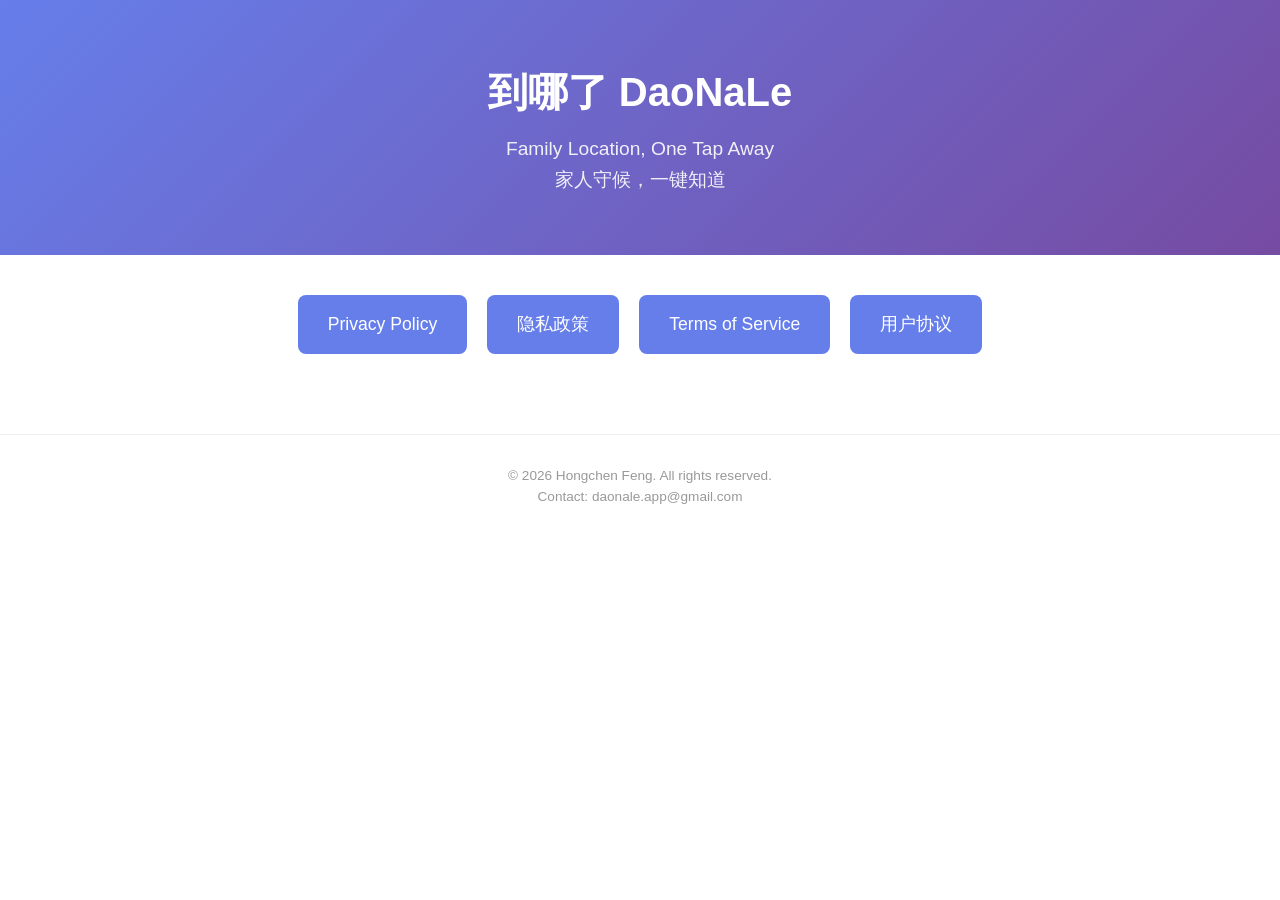
==== index.html @ f7e31846 "feat: add privacy policy and terms of service pages" ====
<!DOCTYPE html>
<html lang="en">
<head>
    <meta charset="UTF-8">
    <meta name="viewport" content="width=device-width, initial-scale=1.0">
    <title>DaoNaLe - Family Location Sharing</title>
    <style>
        * { margin: 0; padding: 0; box-sizing: border-box; }
        body { font-family: -apple-system, BlinkMacSystemFont, 'Segoe UI', Roboto, sans-serif; color: #333; line-height: 1.6; }
        .container { max-width: 800px; margin: 0 auto; padding: 20px; }
        header { text-align: center; padding: 60px 20px; background: linear-gradient(135deg, #667eea 0%, #764ba2 100%); color: white; }
        header h1 { font-size: 2.5em; margin-bottom: 10px; }
        header p { font-size: 1.2em; opacity: 0.9; }
        .links { display: flex; justify-content: center; gap: 20px; padding: 40px 20px; flex-wrap: wrap; }
        .links a { display: inline-block; padding: 15px 30px; background: #667eea; color: white; text-decoration: none; border-radius: 8px; font-size: 1.1em; transition: background 0.3s; }
        .links a:hover { background: #764ba2; }
        .lang-switch { text-align: center; padding: 10px; font-size: 0.9em; color: #666; }
        .lang-switch a { color: #667eea; text-decoration: none; }
        footer { text-align: center; padding: 30px; color: #999; font-size: 0.85em; border-top: 1px solid #eee; margin-top: 40px; }
    </style>
</head>
<body>
    <header>
        <h1>到哪了 DaoNaLe</h1>
        <p>Family Location, One Tap Away</p>
        <p>家人守候，一键知道</p>
    </header>
    <div class="links">
        <a href="privacy.html">Privacy Policy</a>
        <a href="privacy-zh.html">隐私政策</a>
        <a href="terms.html">Terms of Service</a>
        <a href="terms-zh.html">用户协议</a>
    </div>
    <footer>
        <p>&copy; 2026 Hongchen Feng. All rights reserved.</p>
        <p>Contact: daonale.app@gmail.com</p>
    </footer>
</body>
</html>
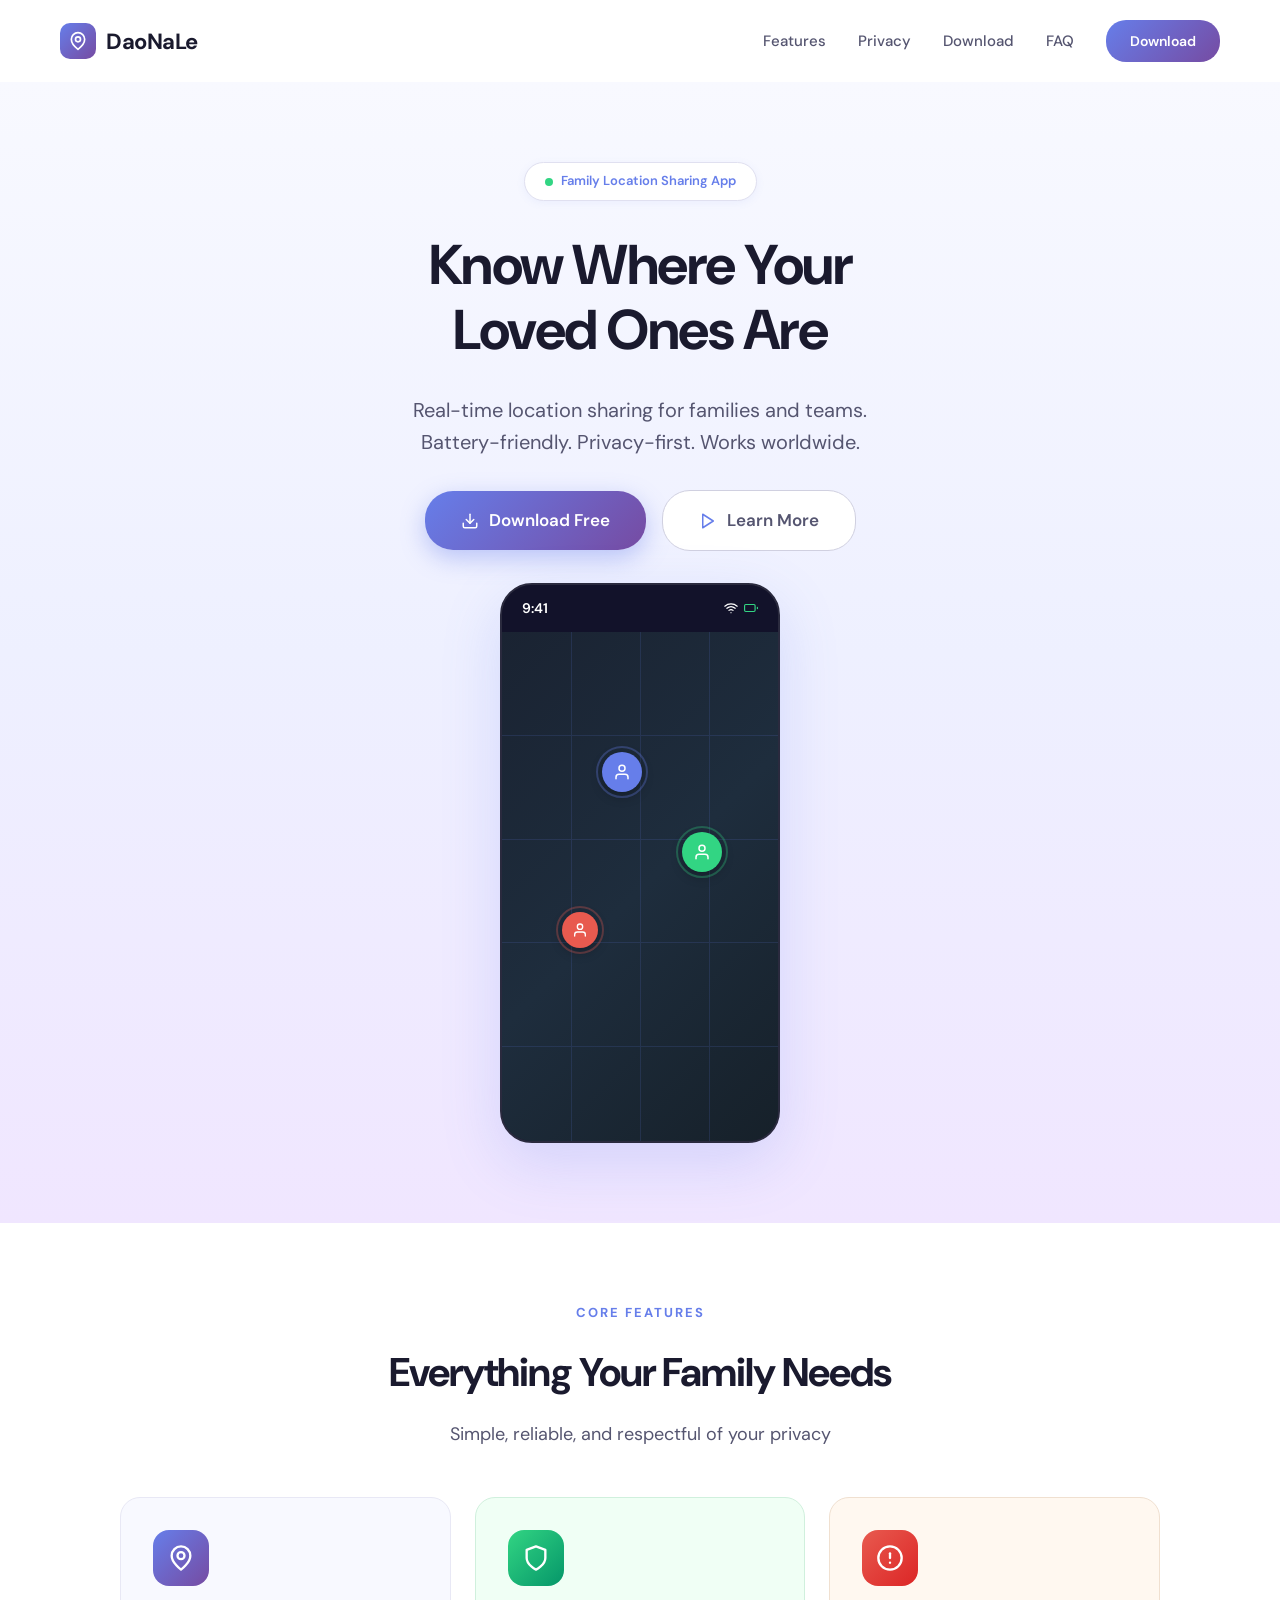
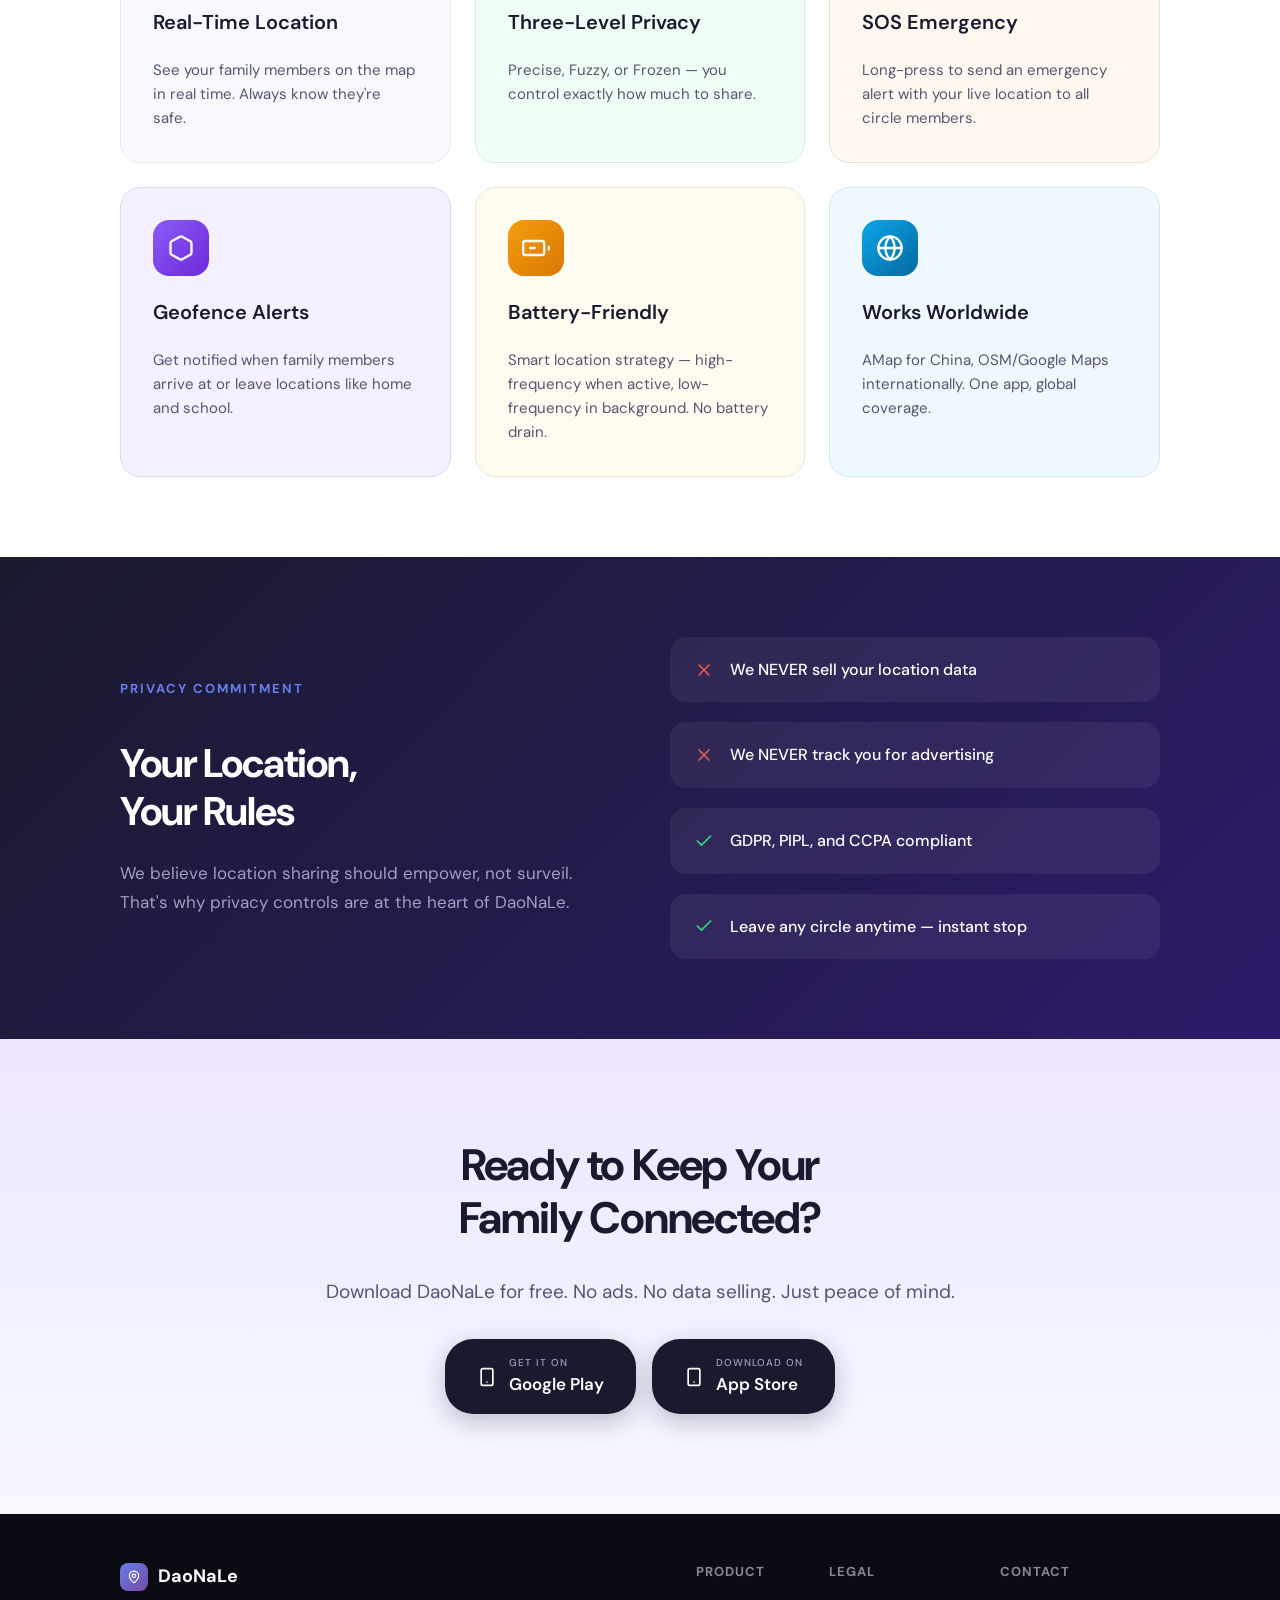
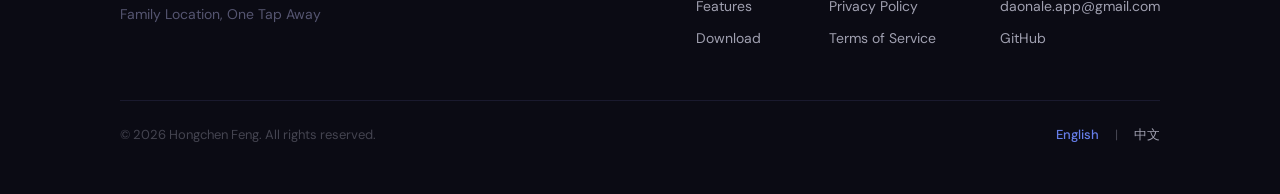
==== commit a4b7b050: "feat: redesign landing page with full sections and responsive layout" ====
--- a/index.html
+++ b/index.html
@@ -3,37 +3,385 @@
 <head>
     <meta charset="UTF-8">
     <meta name="viewport" content="width=device-width, initial-scale=1.0">
-    <title>DaoNaLe - Family Location Sharing</title>
+    <title>DaoNaLe — Family Location, One Tap Away</title>
+    <meta name="description" content="Real-time location sharing for families and teams. Battery-friendly. Privacy-first. Works worldwide.">
+    <link rel="preconnect" href="https://fonts.googleapis.com">
+    <link rel="preconnect" href="https://fonts.gstatic.com" crossorigin>
+    <link href="https://fonts.googleapis.com/css2?family=DM+Sans:ital,opsz,wght@0,9..40,400;0,9..40,500;0,9..40,600;0,9..40,700;1,9..40,400&display=swap" rel="stylesheet">
     <style>
         * { margin: 0; padding: 0; box-sizing: border-box; }
-        body { font-family: -apple-system, BlinkMacSystemFont, 'Segoe UI', Roboto, sans-serif; color: #333; line-height: 1.6; }
-        .container { max-width: 800px; margin: 0 auto; padding: 20px; }
-        header { text-align: center; padding: 60px 20px; background: linear-gradient(135deg, #667eea 0%, #764ba2 100%); color: white; }
-        header h1 { font-size: 2.5em; margin-bottom: 10px; }
-        header p { font-size: 1.2em; opacity: 0.9; }
-        .links { display: flex; justify-content: center; gap: 20px; padding: 40px 20px; flex-wrap: wrap; }
-        .links a { display: inline-block; padding: 15px 30px; background: #667eea; color: white; text-decoration: none; border-radius: 8px; font-size: 1.1em; transition: background 0.3s; }
-        .links a:hover { background: #764ba2; }
-        .lang-switch { text-align: center; padding: 10px; font-size: 0.9em; color: #666; }
-        .lang-switch a { color: #667eea; text-decoration: none; }
-        footer { text-align: center; padding: 30px; color: #999; font-size: 0.85em; border-top: 1px solid #eee; margin-top: 40px; }
+        body { font-family: 'DM Sans', -apple-system, BlinkMacSystemFont, 'Segoe UI', sans-serif; color: #1A1A2E; line-height: 1.6; -webkit-font-smoothing: antialiased; }
+        a { text-decoration: none; color: inherit; }
+
+        /* ── Header ── */
+        .header { display: flex; justify-content: space-between; align-items: center; padding: 20px 60px; background: #fff; position: sticky; top: 0; z-index: 100; backdrop-filter: blur(12px); background: rgba(255,255,255,0.92); }
+        .logo { display: flex; align-items: center; gap: 10px; }
+        .logo-icon { width: 36px; height: 36px; border-radius: 10px; background: linear-gradient(135deg, #667EEA, #764BA2); display: flex; align-items: center; justify-content: center; }
+        .logo-icon svg { width: 20px; height: 20px; color: #fff; }
+        .logo-text { font-size: 22px; font-weight: 700; color: #1A1A2E; letter-spacing: -0.5px; }
+        .nav { display: flex; align-items: center; gap: 32px; }
+        .nav a { font-size: 15px; font-weight: 500; color: #555570; transition: color 0.2s; }
+        .nav a:hover { color: #667EEA; }
+        .nav .btn-download { padding: 10px 24px; border-radius: 20px; background: linear-gradient(135deg, #667EEA, #764BA2); color: #fff; font-weight: 600; font-size: 14px; transition: transform 0.2s, box-shadow 0.2s; }
+        .nav .btn-download:hover { transform: translateY(-1px); box-shadow: 0 4px 16px rgba(102,126,234,0.4); }
+
+        /* ── Hero ── */
+        .hero { display: flex; flex-direction: column; align-items: center; padding: 80px 120px; gap: 32px; background: linear-gradient(180deg, #F8F9FF 0%, #EEF0FF 50%, #F0E6FF 100%); }
+        .hero-badge { display: flex; align-items: center; gap: 8px; padding: 8px 20px; border-radius: 20px; background: #fff; border: 1px solid #E0E0F0; box-shadow: 0 2px 8px rgba(102,126,234,0.08); }
+        .hero-badge-dot { width: 8px; height: 8px; border-radius: 50%; background: #32D583; }
+        .hero-badge span { font-size: 13px; font-weight: 600; color: #667EEA; }
+        .hero h1 { font-size: 56px; font-weight: 700; text-align: center; letter-spacing: -1.5px; line-height: 1.15; max-width: 800px; }
+        .hero p.subtitle { font-size: 20px; color: #555570; text-align: center; max-width: 600px; line-height: 1.6; }
+        .hero-ctas { display: flex; gap: 16px; align-items: center; }
+        .btn-primary { display: flex; align-items: center; gap: 10px; padding: 16px 36px; border-radius: 28px; background: linear-gradient(135deg, #667EEA, #764BA2); color: #fff; font-weight: 600; font-size: 17px; box-shadow: 0 8px 24px rgba(102,126,234,0.4); transition: transform 0.2s, box-shadow 0.2s; }
+        .btn-primary:hover { transform: translateY(-2px); box-shadow: 0 12px 32px rgba(102,126,234,0.5); }
+        .btn-primary svg { width: 18px; height: 18px; }
+        .btn-secondary { display: flex; align-items: center; gap: 10px; padding: 16px 36px; border-radius: 28px; background: #fff; color: #555570; font-weight: 600; font-size: 17px; border: 1.5px solid #D0D0E0; transition: border-color 0.2s, color 0.2s; }
+        .btn-secondary:hover { border-color: #667EEA; color: #667EEA; }
+        .btn-secondary svg { width: 18px; height: 18px; color: #667EEA; }
+
+        /* Phone Mockup */
+        .phone-mockup { width: 280px; height: 560px; border-radius: 32px; background: #1A1A2E; border: 2px solid #2A2A3E; box-shadow: 0 20px 60px rgba(102,126,234,0.2); overflow: hidden; flex-shrink: 0; }
+        .phone-status { display: flex; justify-content: space-between; align-items: center; padding: 12px 20px; background: #12122A; color: #fff; font-size: 14px; font-weight: 600; }
+        .phone-status-icons { display: flex; gap: 6px; }
+        .phone-status-icons svg { width: 14px; height: 14px; }
+        .phone-map { position: relative; flex: 1; height: calc(100% - 38px); background: linear-gradient(135deg, #1a2332 0%, #1e2d3d 50%, #162029 100%); overflow: hidden; }
+        .map-grid { position: absolute; inset: 0; opacity: 0.15; }
+        .map-grid-line { position: absolute; background: #667EEA; }
+        .map-grid-line.h { width: 100%; height: 1px; }
+        .map-grid-line.v { width: 1px; height: 100%; }
+        .map-pin { position: absolute; width: 40px; height: 40px; border-radius: 50%; display: flex; align-items: center; justify-content: center; box-shadow: 0 4px 12px rgba(0,0,0,0.3); }
+        .map-pin svg { width: 18px; height: 18px; color: #fff; }
+        .map-pin.pin1 { background: #667EEA; top: 120px; left: 100px; }
+        .map-pin.pin2 { background: #32D583; top: 200px; left: 180px; }
+        .map-pin.pin3 { background: #E85A4F; top: 280px; left: 60px; width: 36px; height: 36px; }
+        .map-pin.pin3 svg { width: 16px; height: 16px; }
+        .map-pin-pulse { position: absolute; inset: -6px; border-radius: 50%; border: 2px solid currentColor; opacity: 0.3; animation: pulse 2s infinite; }
+        .pin1 .map-pin-pulse { color: #667EEA; }
+        .pin2 .map-pin-pulse { color: #32D583; animation-delay: 0.5s; }
+        .pin3 .map-pin-pulse { color: #E85A4F; animation-delay: 1s; }
+        @keyframes pulse { 0% { transform: scale(1); opacity: 0.3; } 100% { transform: scale(1.8); opacity: 0; } }
+
+        /* ── Features ── */
+        .features { padding: 80px 120px; display: flex; flex-direction: column; align-items: center; gap: 48px; background: #fff; }
+        .section-header { text-align: center; }
+        .section-label { font-size: 13px; font-weight: 700; color: #667EEA; letter-spacing: 2px; margin-bottom: 16px; }
+        .section-title { font-size: 40px; font-weight: 700; letter-spacing: -1px; margin-bottom: 16px; }
+        .section-sub { font-size: 18px; color: #555570; }
+        .feature-grid { display: grid; grid-template-columns: repeat(3, 1fr); gap: 24px; width: 100%; }
+        .feature-card { padding: 32px; border-radius: 20px; border: 1px solid; display: flex; flex-direction: column; gap: 20px; transition: transform 0.2s, box-shadow 0.2s; }
+        .feature-card:hover { transform: translateY(-4px); box-shadow: 0 12px 32px rgba(0,0,0,0.08); }
+        .feature-card.c1 { background: #F8F9FF; border-color: #E8E8F5; }
+        .feature-card.c2 { background: #F0FFF5; border-color: #D0F0DD; }
+        .feature-card.c3 { background: #FFF8F0; border-color: #F0E0D0; }
+        .feature-card.c4 { background: #F5F0FF; border-color: #E0D8F5; }
+        .feature-card.c5 { background: #FFFBF0; border-color: #F0E8D0; }
+        .feature-card.c6 { background: #F0F8FF; border-color: #D0E8F5; }
+        .feature-icon { width: 56px; height: 56px; border-radius: 16px; display: flex; align-items: center; justify-content: center; }
+        .feature-icon svg { width: 28px; height: 28px; color: #fff; }
+        .feature-icon.i1 { background: linear-gradient(135deg, #667EEA, #764BA2); }
+        .feature-icon.i2 { background: linear-gradient(135deg, #32D583, #059669); }
+        .feature-icon.i3 { background: linear-gradient(135deg, #E85A4F, #DC2626); }
+        .feature-icon.i4 { background: linear-gradient(135deg, #8B5CF6, #6D28D9); }
+        .feature-icon.i5 { background: linear-gradient(135deg, #F59E0B, #D97706); }
+        .feature-icon.i6 { background: linear-gradient(135deg, #0EA5E9, #0369A1); }
+        .feature-card h3 { font-size: 20px; font-weight: 600; }
+        .feature-card p { font-size: 15px; color: #555570; line-height: 1.6; }
+
+        /* ── Privacy Section ── */
+        .privacy-section { display: flex; align-items: center; padding: 80px 120px; gap: 60px; background: linear-gradient(135deg, #1A1A2E, #2D1B69); color: #fff; }
+        .privacy-left { flex: 1; display: flex; flex-direction: column; gap: 24px; }
+        .privacy-left .section-label { color: #667EEA; }
+        .privacy-left h2 { font-size: 40px; font-weight: 700; letter-spacing: -1px; line-height: 1.2; }
+        .privacy-left p { font-size: 17px; color: #A0A0C0; line-height: 1.7; }
+        .privacy-right { flex: 1; display: flex; flex-direction: column; gap: 20px; }
+        .promise { display: flex; align-items: center; gap: 16px; padding: 20px 24px; border-radius: 16px; background: rgba(255,255,255,0.06); }
+        .promise svg { width: 20px; height: 20px; flex-shrink: 0; }
+        .promise span { font-size: 16px; font-weight: 500; }
+
+        /* ── Final CTA ── */
+        .final-cta { display: flex; flex-direction: column; align-items: center; padding: 100px 120px; gap: 32px; background: linear-gradient(180deg, #F0E6FF, #EEF0FF 50%, #F8F9FF); }
+        .final-cta h2 { font-size: 44px; font-weight: 700; text-align: center; letter-spacing: -1.2px; line-height: 1.2; max-width: 700px; }
+        .final-cta > p { font-size: 19px; color: #555570; text-align: center; line-height: 1.6; }
+        .store-buttons { display: flex; gap: 16px; align-items: center; }
+        .store-btn { display: flex; align-items: center; gap: 12px; padding: 16px 32px; border-radius: 28px; background: #1A1A2E; color: #fff; box-shadow: 0 8px 24px rgba(26,26,46,0.25); transition: transform 0.2s; }
+        .store-btn:hover { transform: translateY(-2px); }
+        .store-btn svg { width: 20px; height: 20px; }
+        .store-btn-text small { display: block; font-size: 10px; font-weight: 500; color: #A0A0C0; letter-spacing: 1px; }
+        .store-btn-text span { font-size: 17px; font-weight: 600; }
+
+        /* ── Footer ── */
+        .footer { padding: 48px 120px; background: #0B0B14; color: #A0A0B0; }
+        .footer-top { display: flex; justify-content: space-between; margin-bottom: 40px; }
+        .footer-brand { display: flex; flex-direction: column; gap: 12px; }
+        .footer-logo { display: flex; align-items: center; gap: 10px; }
+        .footer-logo-icon { width: 28px; height: 28px; border-radius: 8px; background: linear-gradient(135deg, #667EEA, #764BA2); display: flex; align-items: center; justify-content: center; }
+        .footer-logo-icon svg { width: 14px; height: 14px; color: #fff; }
+        .footer-logo span { font-size: 18px; font-weight: 700; color: #fff; }
+        .footer-tagline { font-size: 14px; color: #555570; }
+        .footer-links { display: flex; gap: 64px; }
+        .footer-col h4 { font-size: 13px; font-weight: 700; color: #888890; letter-spacing: 1px; margin-bottom: 12px; }
+        .footer-col a { display: block; font-size: 14px; color: #A0A0B0; margin-bottom: 10px; transition: color 0.2s; }
+        .footer-col a:hover { color: #667EEA; }
+        .footer-divider { height: 1px; background: #1A1A2E; margin-bottom: 24px; }
+        .footer-bottom { display: flex; justify-content: space-between; align-items: center; }
+        .footer-bottom p { font-size: 13px; color: #444450; }
+        .footer-lang { display: flex; gap: 16px; align-items: center; font-size: 13px; }
+        .footer-lang a { color: #A0A0B0; font-weight: 500; }
+        .footer-lang a.active { color: #667EEA; }
+        .footer-lang span { color: #444450; }
+
+        /* ── Responsive ── */
+        @media (max-width: 1024px) {
+            .header { padding: 16px 30px; }
+            .hero { padding: 60px 40px; }
+            .hero h1 { font-size: 40px; }
+            .features { padding: 60px 40px; }
+            .feature-grid { grid-template-columns: repeat(2, 1fr); }
+            .privacy-section { padding: 60px 40px; flex-direction: column; }
+            .final-cta { padding: 60px 40px; }
+            .footer { padding: 40px; }
+            .footer-links { gap: 40px; }
+        }
+        @media (max-width: 768px) {
+            .header { padding: 16px 20px; }
+            .nav a:not(.btn-download) { display: none; }
+            .hero { padding: 48px 20px; }
+            .hero h1 { font-size: 32px; }
+            .hero p.subtitle { font-size: 16px; }
+            .hero-ctas { flex-direction: column; width: 100%; }
+            .btn-primary, .btn-secondary { width: 100%; justify-content: center; }
+            .phone-mockup { width: 240px; height: 480px; }
+            .features { padding: 48px 20px; }
+            .section-title { font-size: 28px; }
+            .feature-grid { grid-template-columns: 1fr; }
+            .privacy-section { padding: 48px 20px; }
+            .privacy-left h2 { font-size: 28px; }
+            .final-cta { padding: 48px 20px; }
+            .final-cta h2 { font-size: 28px; }
+            .store-buttons { flex-direction: column; width: 100%; }
+            .store-btn { width: 100%; justify-content: center; }
+            .footer { padding: 32px 20px; }
+            .footer-top { flex-direction: column; gap: 32px; }
+            .footer-links { gap: 32px; }
+        }
     </style>
 </head>
 <body>
-    <header>
-        <h1>到哪了 DaoNaLe</h1>
-        <p>Family Location, One Tap Away</p>
-        <p>家人守候，一键知道</p>
-    </header>
-    <div class="links">
-        <a href="privacy.html">Privacy Policy</a>
-        <a href="privacy-zh.html">隐私政策</a>
-        <a href="terms.html">Terms of Service</a>
-        <a href="terms-zh.html">用户协议</a>
-    </div>
-    <footer>
+
+<!-- Header -->
+<header class="header">
+    <a href="/" class="logo">
+        <div class="logo-icon">
+            <svg xmlns="http://www.w3.org/2000/svg" viewBox="0 0 24 24" fill="none" stroke="currentColor" stroke-width="2" stroke-linecap="round" stroke-linejoin="round"><path d="M20 10c0 6-8 12-8 12s-8-6-8-12a8 8 0 0 1 16 0Z"/><circle cx="12" cy="10" r="3"/></svg>
+        </div>
+        <span class="logo-text">DaoNaLe</span>
+    </a>
+    <nav class="nav">
+        <a href="#features">Features</a>
+        <a href="#privacy">Privacy</a>
+        <a href="#download">Download</a>
+        <a href="#faq">FAQ</a>
+        <a href="#download" class="btn-download">Download</a>
+    </nav>
+</header>
+
+<!-- Hero -->
+<section class="hero">
+    <div class="hero-badge">
+        <div class="hero-badge-dot"></div>
+        <span>Family Location Sharing App</span>
+    </div>
+    <h1>Know Where Your<br>Loved Ones Are</h1>
+    <p class="subtitle">Real-time location sharing for families and teams.<br>Battery-friendly. Privacy-first. Works worldwide.</p>
+    <div class="hero-ctas">
+        <a href="#download" class="btn-primary">
+            <svg xmlns="http://www.w3.org/2000/svg" viewBox="0 0 24 24" fill="none" stroke="currentColor" stroke-width="2" stroke-linecap="round" stroke-linejoin="round"><path d="M21 15v4a2 2 0 0 1-2 2H5a2 2 0 0 1-2-2v-4"/><polyline points="7 10 12 15 17 10"/><line x1="12" y1="15" x2="12" y2="3"/></svg>
+            Download Free
+        </a>
+        <a href="#features" class="btn-secondary">
+            <svg xmlns="http://www.w3.org/2000/svg" viewBox="0 0 24 24" fill="none" stroke="currentColor" stroke-width="2" stroke-linecap="round" stroke-linejoin="round"><polygon points="5 3 19 12 5 21 5 3"/></svg>
+            Learn More
+        </a>
+    </div>
+
+    <!-- Phone Mockup -->
+    <div class="phone-mockup">
+        <div class="phone-status">
+            <span>9:41</span>
+            <div class="phone-status-icons">
+                <svg xmlns="http://www.w3.org/2000/svg" viewBox="0 0 24 24" fill="none" stroke="currentColor" stroke-width="2" stroke-linecap="round" stroke-linejoin="round"><path d="M5 12.55a11 11 0 0 1 14.08 0"/><path d="M1.42 9a16 16 0 0 1 21.16 0"/><path d="M8.53 16.11a6 6 0 0 1 6.95 0"/><line x1="12" y1="20" x2="12.01" y2="20"/></svg>
+                <svg xmlns="http://www.w3.org/2000/svg" viewBox="0 0 24 24" fill="none" stroke="#32D583" stroke-width="2" stroke-linecap="round" stroke-linejoin="round"><rect x="1" y="6" width="18" height="12" rx="2" ry="2"/><line x1="23" y1="13" x2="23" y2="11"/></svg>
+            </div>
+        </div>
+        <div class="phone-map">
+            <div class="map-grid">
+                <div class="map-grid-line h" style="top:20%"></div>
+                <div class="map-grid-line h" style="top:40%"></div>
+                <div class="map-grid-line h" style="top:60%"></div>
+                <div class="map-grid-line h" style="top:80%"></div>
+                <div class="map-grid-line v" style="left:25%"></div>
+                <div class="map-grid-line v" style="left:50%"></div>
+                <div class="map-grid-line v" style="left:75%"></div>
+            </div>
+            <div class="map-pin pin1">
+                <div class="map-pin-pulse"></div>
+                <svg xmlns="http://www.w3.org/2000/svg" viewBox="0 0 24 24" fill="none" stroke="currentColor" stroke-width="2" stroke-linecap="round" stroke-linejoin="round"><path d="M20 21v-2a4 4 0 0 0-4-4H8a4 4 0 0 0-4 4v2"/><circle cx="12" cy="7" r="4"/></svg>
+            </div>
+            <div class="map-pin pin2">
+                <div class="map-pin-pulse"></div>
+                <svg xmlns="http://www.w3.org/2000/svg" viewBox="0 0 24 24" fill="none" stroke="currentColor" stroke-width="2" stroke-linecap="round" stroke-linejoin="round"><path d="M20 21v-2a4 4 0 0 0-4-4H8a4 4 0 0 0-4 4v2"/><circle cx="12" cy="7" r="4"/></svg>
+            </div>
+            <div class="map-pin pin3">
+                <div class="map-pin-pulse"></div>
+                <svg xmlns="http://www.w3.org/2000/svg" viewBox="0 0 24 24" fill="none" stroke="currentColor" stroke-width="2" stroke-linecap="round" stroke-linejoin="round"><path d="M20 21v-2a4 4 0 0 0-4-4H8a4 4 0 0 0-4 4v2"/><circle cx="12" cy="7" r="4"/></svg>
+            </div>
+        </div>
+    </div>
+</section>
+
+<!-- Features -->
+<section class="features" id="features">
+    <div class="section-header">
+        <div class="section-label">CORE FEATURES</div>
+        <h2 class="section-title">Everything Your Family Needs</h2>
+        <p class="section-sub">Simple, reliable, and respectful of your privacy</p>
+    </div>
+    <div class="feature-grid">
+        <div class="feature-card c1">
+            <div class="feature-icon i1">
+                <svg xmlns="http://www.w3.org/2000/svg" viewBox="0 0 24 24" fill="none" stroke="currentColor" stroke-width="2" stroke-linecap="round" stroke-linejoin="round"><path d="M20 10c0 6-8 12-8 12s-8-6-8-12a8 8 0 0 1 16 0Z"/><circle cx="12" cy="10" r="3"/></svg>
+            </div>
+            <h3>Real-Time Location</h3>
+            <p>See your family members on the map in real time. Always know they're safe.</p>
+        </div>
+        <div class="feature-card c2">
+            <div class="feature-icon i2">
+                <svg xmlns="http://www.w3.org/2000/svg" viewBox="0 0 24 24" fill="none" stroke="currentColor" stroke-width="2" stroke-linecap="round" stroke-linejoin="round"><path d="M12 22s8-4 8-10V5l-8-3-8 3v7c0 6 8 10 8 10z"/></svg>
+            </div>
+            <h3>Three-Level Privacy</h3>
+            <p>Precise, Fuzzy, or Frozen — you control exactly how much to share.</p>
+        </div>
+        <div class="feature-card c3">
+            <div class="feature-icon i3">
+                <svg xmlns="http://www.w3.org/2000/svg" viewBox="0 0 24 24" fill="none" stroke="currentColor" stroke-width="2" stroke-linecap="round" stroke-linejoin="round"><circle cx="12" cy="12" r="10"/><line x1="12" y1="8" x2="12" y2="12"/><line x1="12" y1="16" x2="12.01" y2="16"/></svg>
+            </div>
+            <h3>SOS Emergency</h3>
+            <p>Long-press to send an emergency alert with your live location to all circle members.</p>
+        </div>
+        <div class="feature-card c4">
+            <div class="feature-icon i4">
+                <svg xmlns="http://www.w3.org/2000/svg" viewBox="0 0 24 24" fill="none" stroke="currentColor" stroke-width="2" stroke-linecap="round" stroke-linejoin="round"><path d="M21 16V8a2 2 0 0 0-1-1.73l-7-4a2 2 0 0 0-2 0l-7 4A2 2 0 0 0 3 8v8a2 2 0 0 0 1 1.73l7 4a2 2 0 0 0 2 0l7-4A2 2 0 0 0 21 16z"/></svg>
+            </div>
+            <h3>Geofence Alerts</h3>
+            <p>Get notified when family members arrive at or leave locations like home and school.</p>
+        </div>
+        <div class="feature-card c5">
+            <div class="feature-icon i5">
+                <svg xmlns="http://www.w3.org/2000/svg" viewBox="0 0 24 24" fill="none" stroke="currentColor" stroke-width="2" stroke-linecap="round" stroke-linejoin="round"><rect x="1" y="6" width="18" height="12" rx="2" ry="2"/><line x1="23" y1="13" x2="23" y2="11"/><path d="M7 12h4"/></svg>
+            </div>
+            <h3>Battery-Friendly</h3>
+            <p>Smart location strategy — high-frequency when active, low-frequency in background. No battery drain.</p>
+        </div>
+        <div class="feature-card c6">
+            <div class="feature-icon i6">
+                <svg xmlns="http://www.w3.org/2000/svg" viewBox="0 0 24 24" fill="none" stroke="currentColor" stroke-width="2" stroke-linecap="round" stroke-linejoin="round"><circle cx="12" cy="12" r="10"/><line x1="2" y1="12" x2="22" y2="12"/><path d="M12 2a15.3 15.3 0 0 1 4 10 15.3 15.3 0 0 1-4 10 15.3 15.3 0 0 1-4-10 15.3 15.3 0 0 1 4-10z"/></svg>
+            </div>
+            <h3>Works Worldwide</h3>
+            <p>AMap for China, OSM/Google Maps internationally. One app, global coverage.</p>
+        </div>
+    </div>
+</section>
+
+<!-- Privacy -->
+<section class="privacy-section" id="privacy">
+    <div class="privacy-left">
+        <div class="section-label">PRIVACY COMMITMENT</div>
+        <h2>Your Location,<br>Your Rules</h2>
+        <p>We believe location sharing should empower, not surveil. That's why privacy controls are at the heart of DaoNaLe.</p>
+    </div>
+    <div class="privacy-right">
+        <div class="promise">
+            <svg xmlns="http://www.w3.org/2000/svg" viewBox="0 0 24 24" fill="none" stroke="#E85A4F" stroke-width="2" stroke-linecap="round" stroke-linejoin="round"><line x1="18" y1="6" x2="6" y2="18"/><line x1="6" y1="6" x2="18" y2="18"/></svg>
+            <span>We NEVER sell your location data</span>
+        </div>
+        <div class="promise">
+            <svg xmlns="http://www.w3.org/2000/svg" viewBox="0 0 24 24" fill="none" stroke="#E85A4F" stroke-width="2" stroke-linecap="round" stroke-linejoin="round"><line x1="18" y1="6" x2="6" y2="18"/><line x1="6" y1="6" x2="18" y2="18"/></svg>
+            <span>We NEVER track you for advertising</span>
+        </div>
+        <div class="promise">
+            <svg xmlns="http://www.w3.org/2000/svg" viewBox="0 0 24 24" fill="none" stroke="#32D583" stroke-width="2" stroke-linecap="round" stroke-linejoin="round"><polyline points="20 6 9 17 4 12"/></svg>
+            <span>GDPR, PIPL, and CCPA compliant</span>
+        </div>
+        <div class="promise">
+            <svg xmlns="http://www.w3.org/2000/svg" viewBox="0 0 24 24" fill="none" stroke="#32D583" stroke-width="2" stroke-linecap="round" stroke-linejoin="round"><polyline points="20 6 9 17 4 12"/></svg>
+            <span>Leave any circle anytime — instant stop</span>
+        </div>
+    </div>
+</section>
+
+<!-- Final CTA -->
+<section class="final-cta" id="download">
+    <h2>Ready to Keep Your<br>Family Connected?</h2>
+    <p>Download DaoNaLe for free. No ads. No data selling. Just peace of mind.</p>
+    <div class="store-buttons">
+        <a href="#" class="store-btn">
+            <svg xmlns="http://www.w3.org/2000/svg" viewBox="0 0 24 24" fill="none" stroke="currentColor" stroke-width="2" stroke-linecap="round" stroke-linejoin="round"><rect x="5" y="2" width="14" height="20" rx="2" ry="2"/><line x1="12" y1="18" x2="12.01" y2="18"/></svg>
+            <div class="store-btn-text">
+                <small>GET IT ON</small>
+                <span>Google Play</span>
+            </div>
+        </a>
+        <a href="#" class="store-btn">
+            <svg xmlns="http://www.w3.org/2000/svg" viewBox="0 0 24 24" fill="none" stroke="currentColor" stroke-width="2" stroke-linecap="round" stroke-linejoin="round"><rect x="5" y="2" width="14" height="20" rx="2" ry="2"/><line x1="12" y1="18" x2="12.01" y2="18"/></svg>
+            <div class="store-btn-text">
+                <small>DOWNLOAD ON</small>
+                <span>App Store</span>
+            </div>
+        </a>
+    </div>
+</section>
+
+<!-- Footer -->
+<footer class="footer">
+    <div class="footer-top">
+        <div class="footer-brand">
+            <div class="footer-logo">
+                <div class="footer-logo-icon">
+                    <svg xmlns="http://www.w3.org/2000/svg" viewBox="0 0 24 24" fill="none" stroke="currentColor" stroke-width="2" stroke-linecap="round" stroke-linejoin="round"><path d="M20 10c0 6-8 12-8 12s-8-6-8-12a8 8 0 0 1 16 0Z"/><circle cx="12" cy="10" r="3"/></svg>
+                </div>
+                <span>DaoNaLe</span>
+            </div>
+            <div class="footer-tagline">Family Location, One Tap Away</div>
+        </div>
+        <div class="footer-links">
+            <div class="footer-col">
+                <h4>PRODUCT</h4>
+                <a href="#features">Features</a>
+                <a href="#download">Download</a>
+            </div>
+            <div class="footer-col">
+                <h4>LEGAL</h4>
+                <a href="privacy.html">Privacy Policy</a>
+                <a href="terms.html">Terms of Service</a>
+            </div>
+            <div class="footer-col">
+                <h4>CONTACT</h4>
+                <a href="mailto:daonale.app@gmail.com">daonale.app@gmail.com</a>
+                <a href="https://github.com/fenghc66">GitHub</a>
+            </div>
+        </div>
+    </div>
+    <div class="footer-divider"></div>
+    <div class="footer-bottom">
         <p>&copy; 2026 Hongchen Feng. All rights reserved.</p>
-        <p>Contact: daonale.app@gmail.com</p>
-    </footer>
+        <div class="footer-lang">
+            <a href="#" class="active">English</a>
+            <span>|</span>
+            <a href="#">中文</a>
+        </div>
+    </div>
+</footer>
+
 </body>
 </html>
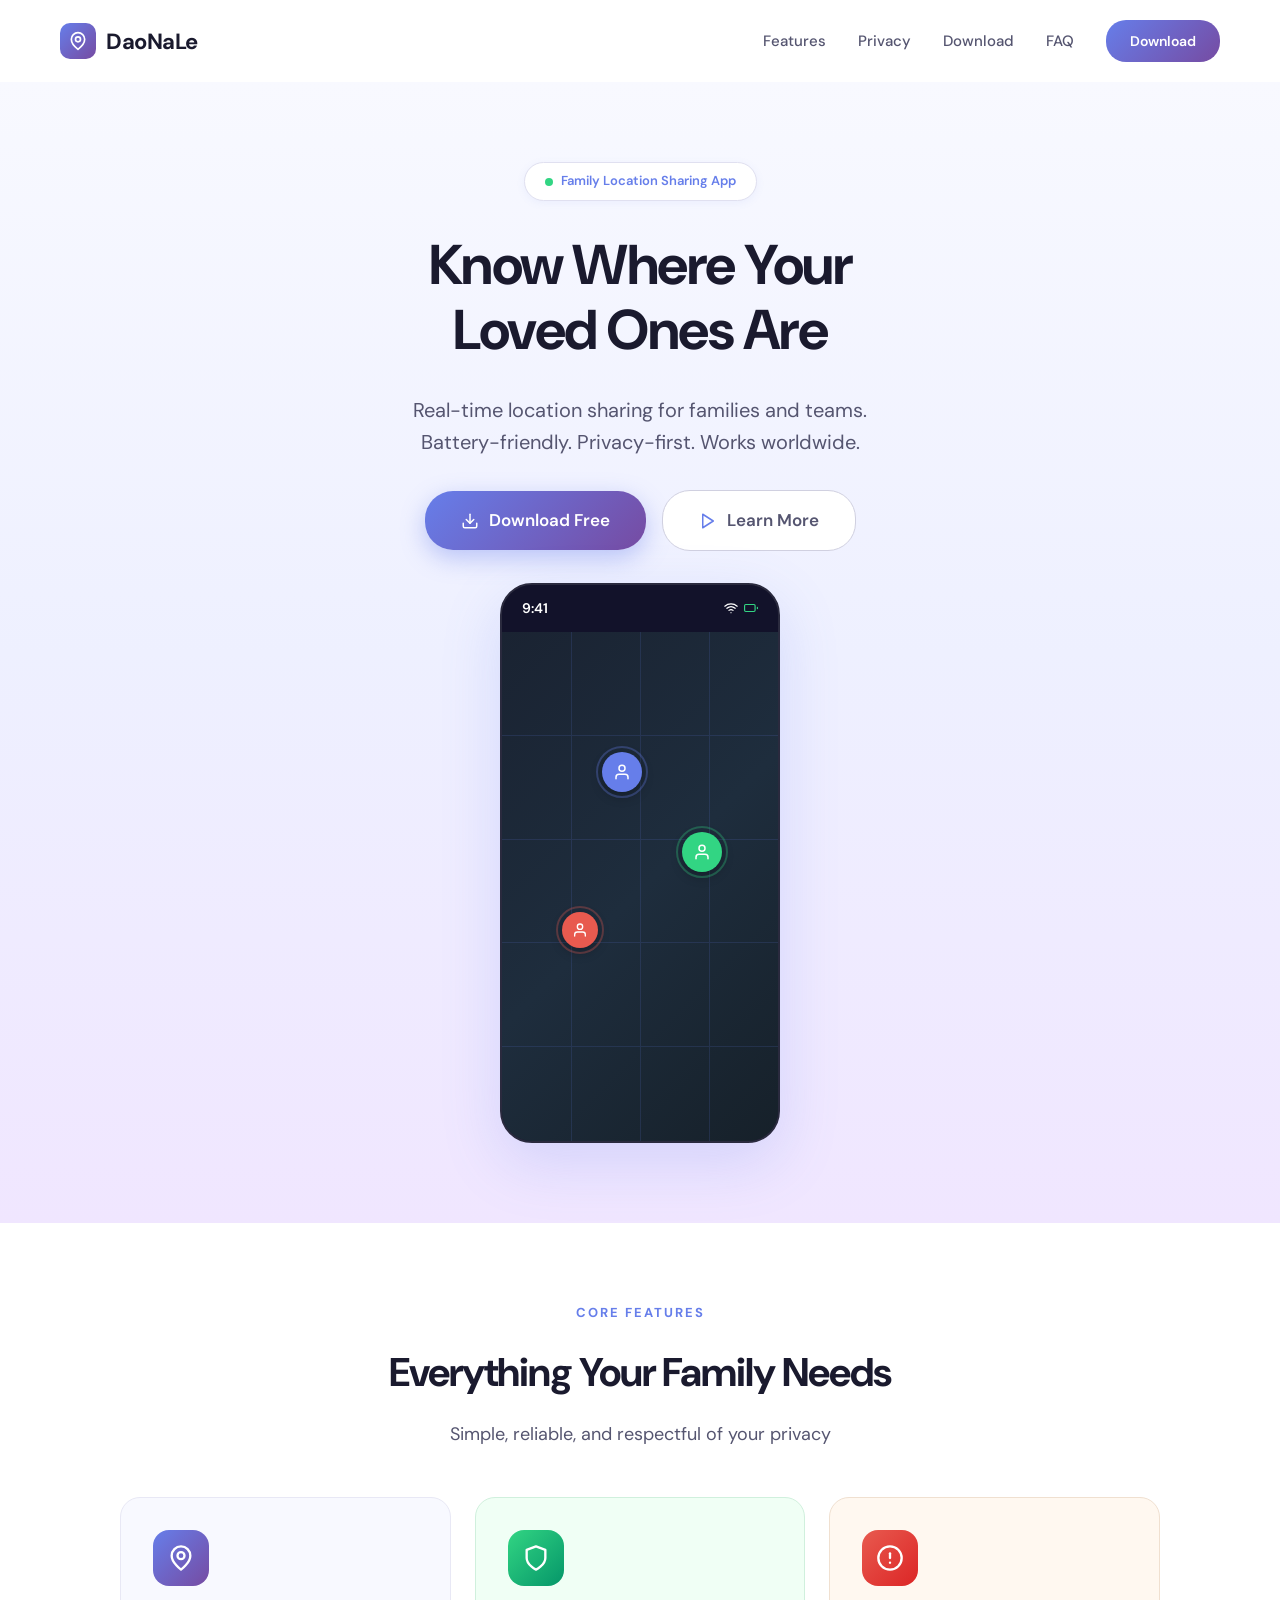
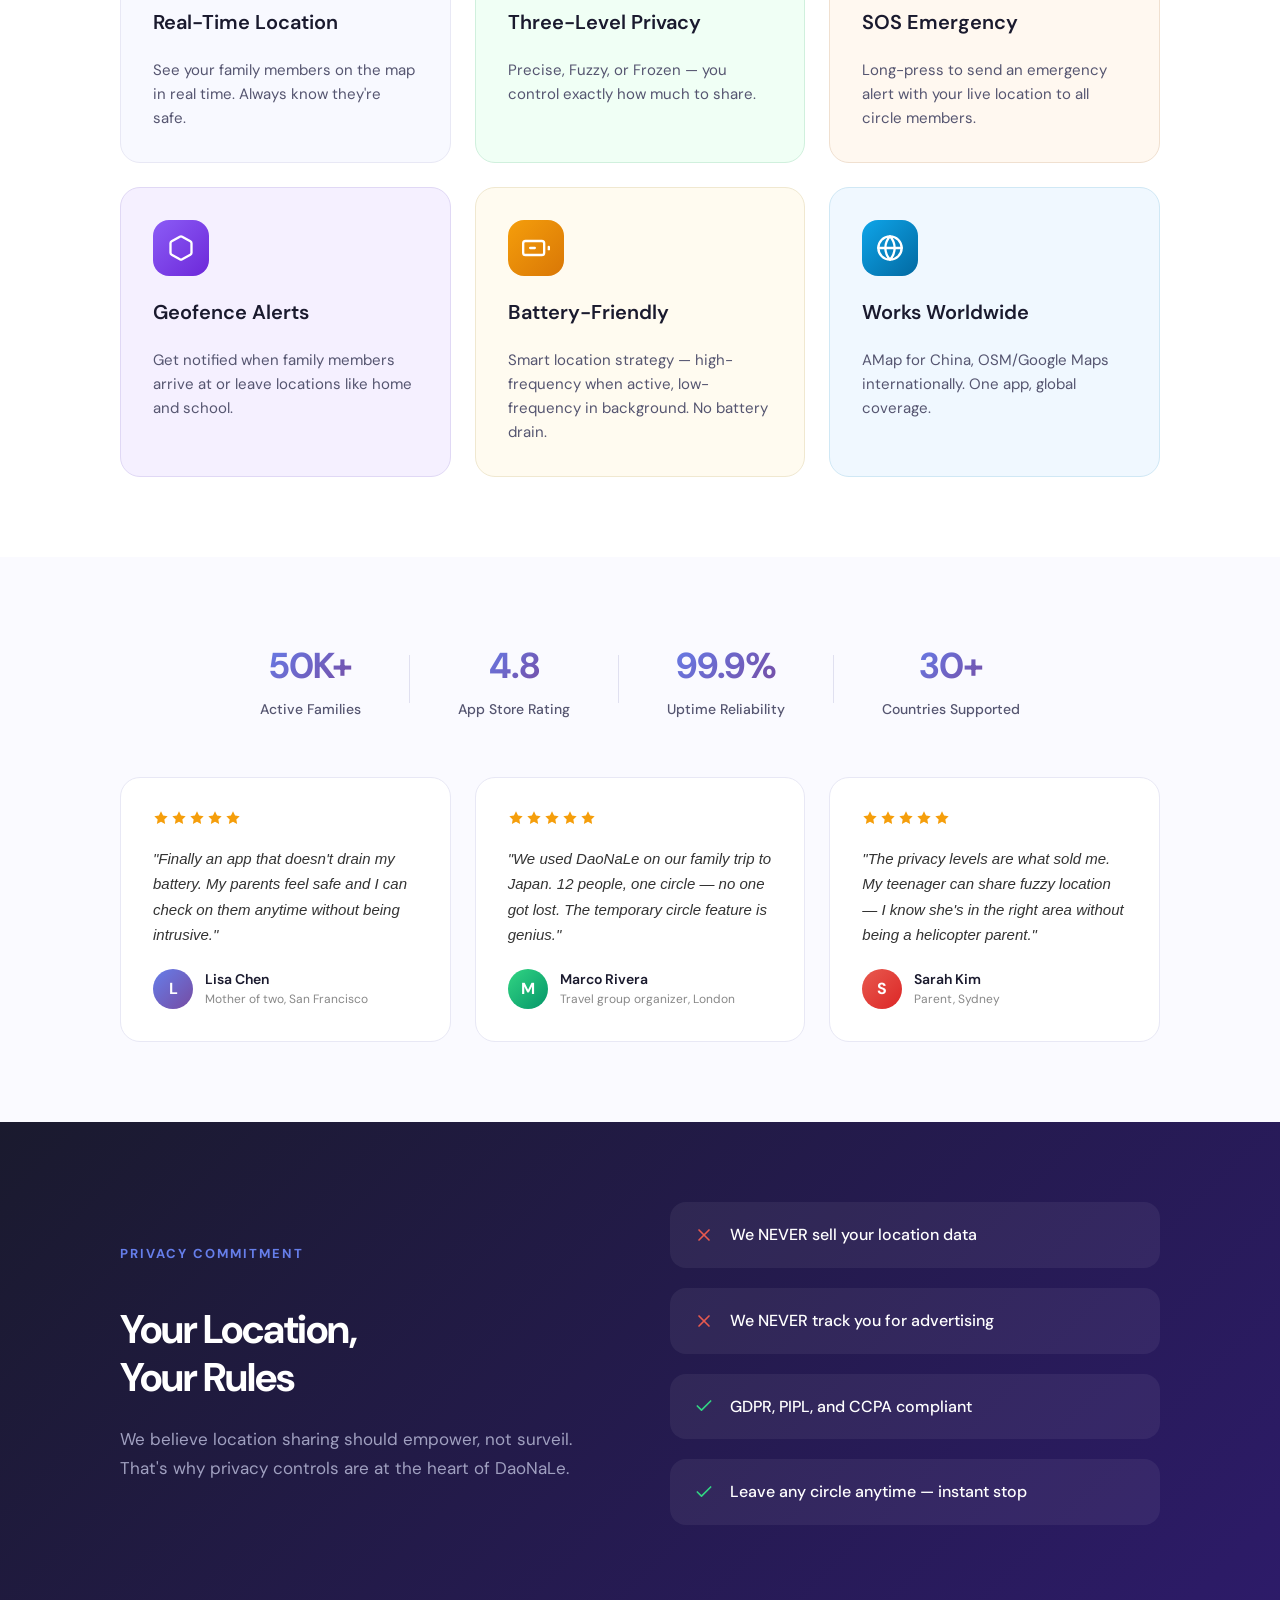
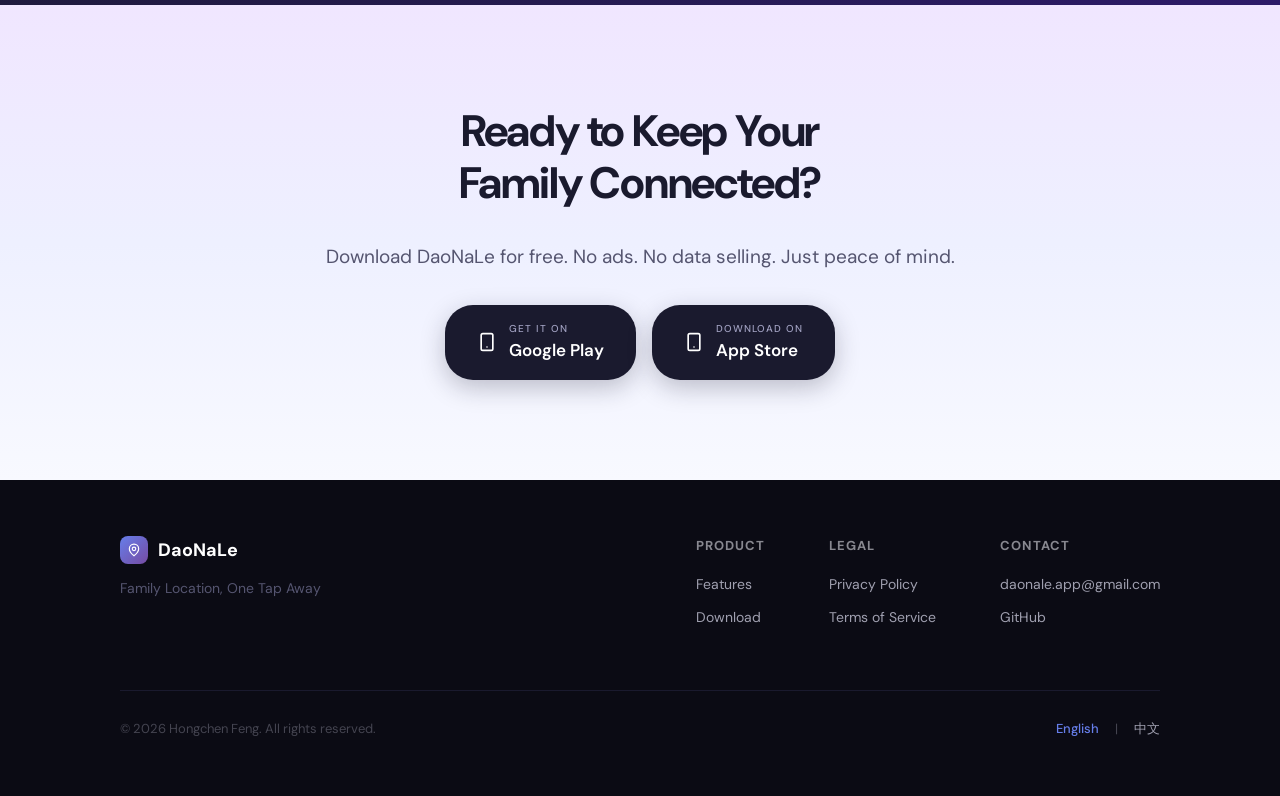
==== commit f041f543: "feat: add social proof section and optimize footer spacing" ====
--- a/index.html
+++ b/index.html
@@ -88,6 +88,24 @@
         .feature-card h3 { font-size: 20px; font-weight: 600; }
         .feature-card p { font-size: 15px; color: #555570; line-height: 1.6; }
 
+        /* ── Social Proof ── */
+        .social-proof { padding: 80px 120px; display: flex; flex-direction: column; gap: 56px; background: #FAFAFF; }
+        .stats-row { display: flex; justify-content: center; align-items: center; gap: 48px; }
+        .stat { display: flex; flex-direction: column; align-items: center; gap: 4px; }
+        .stat-number { font-size: 36px; font-weight: 700; letter-spacing: -1px; background: linear-gradient(135deg, #667EEA, #764BA2); -webkit-background-clip: text; -webkit-text-fill-color: transparent; background-clip: text; }
+        .stat-label { font-size: 14px; font-weight: 500; color: #555570; }
+        .stat-divider { width: 1px; height: 48px; background: #E0E0F0; }
+        .testimonials { display: grid; grid-template-columns: repeat(3, 1fr); gap: 24px; }
+        .testimonial { padding: 32px; border-radius: 20px; background: #fff; border: 1px solid #E8E8F5; display: flex; flex-direction: column; gap: 20px; transition: transform 0.2s, box-shadow 0.2s; }
+        .testimonial:hover { transform: translateY(-4px); box-shadow: 0 12px 32px rgba(102,126,234,0.1); }
+        .testimonial-stars { display: flex; gap: 2px; }
+        .testimonial-stars svg { width: 16px; height: 16px; }
+        .testimonial-text { font-size: 15px; color: #333; line-height: 1.7; font-style: italic; flex: 1; }
+        .testimonial-author { display: flex; align-items: center; gap: 12px; }
+        .testimonial-avatar { width: 40px; height: 40px; border-radius: 50%; display: flex; align-items: center; justify-content: center; color: #fff; font-weight: 700; font-size: 16px; flex-shrink: 0; }
+        .testimonial-name { font-size: 14px; font-weight: 600; color: #1A1A2E; }
+        .testimonial-role { font-size: 12px; color: #888; }
+
         /* ── Privacy Section ── */
         .privacy-section { display: flex; align-items: center; padding: 80px 120px; gap: 60px; background: linear-gradient(135deg, #1A1A2E, #2D1B69); color: #fff; }
         .privacy-left { flex: 1; display: flex; flex-direction: column; gap: 24px; }
@@ -111,8 +129,8 @@
         .store-btn-text span { font-size: 17px; font-weight: 600; }
 
         /* ── Footer ── */
-        .footer { padding: 48px 120px; background: #0B0B14; color: #A0A0B0; }
-        .footer-top { display: flex; justify-content: space-between; margin-bottom: 40px; }
+        .footer { padding: 56px 120px; background: #0B0B14; color: #A0A0B0; }
+        .footer-top { display: flex; justify-content: space-between; margin-bottom: 48px; }
         .footer-brand { display: flex; flex-direction: column; gap: 12px; }
         .footer-logo { display: flex; align-items: center; gap: 10px; }
         .footer-logo-icon { width: 28px; height: 28px; border-radius: 8px; background: linear-gradient(135deg, #667EEA, #764BA2); display: flex; align-items: center; justify-content: center; }
@@ -120,10 +138,10 @@
         .footer-logo span { font-size: 18px; font-weight: 700; color: #fff; }
         .footer-tagline { font-size: 14px; color: #555570; }
         .footer-links { display: flex; gap: 64px; }
-        .footer-col h4 { font-size: 13px; font-weight: 700; color: #888890; letter-spacing: 1px; margin-bottom: 12px; }
-        .footer-col a { display: block; font-size: 14px; color: #A0A0B0; margin-bottom: 10px; transition: color 0.2s; }
+        .footer-col h4 { font-size: 13px; font-weight: 700; color: #888890; letter-spacing: 1px; margin-bottom: 18px; }
+        .footer-col a { display: block; font-size: 14px; color: #A0A0B0; margin-bottom: 14px; line-height: 1.4; transition: color 0.2s; }
         .footer-col a:hover { color: #667EEA; }
-        .footer-divider { height: 1px; background: #1A1A2E; margin-bottom: 24px; }
+        .footer-divider { height: 1px; background: #1A1A2E; margin-bottom: 28px; }
         .footer-bottom { display: flex; justify-content: space-between; align-items: center; }
         .footer-bottom p { font-size: 13px; color: #444450; }
         .footer-lang { display: flex; gap: 16px; align-items: center; font-size: 13px; }
@@ -138,6 +156,9 @@
             .hero h1 { font-size: 40px; }
             .features { padding: 60px 40px; }
             .feature-grid { grid-template-columns: repeat(2, 1fr); }
+            .social-proof { padding: 60px 40px; }
+            .stats-row { gap: 32px; }
+            .testimonials { grid-template-columns: repeat(2, 1fr); }
             .privacy-section { padding: 60px 40px; flex-direction: column; }
             .final-cta { padding: 60px 40px; }
             .footer { padding: 40px; }
@@ -155,6 +176,11 @@
             .features { padding: 48px 20px; }
             .section-title { font-size: 28px; }
             .feature-grid { grid-template-columns: 1fr; }
+            .social-proof { padding: 48px 20px; }
+            .stats-row { flex-wrap: wrap; gap: 24px; }
+            .stat-divider { display: none; }
+            .stats-row .stat { flex: 1; min-width: 120px; }
+            .testimonials { grid-template-columns: 1fr; }
             .privacy-section { padding: 48px 20px; }
             .privacy-left h2 { font-size: 28px; }
             .final-cta { padding: 48px 20px; }
@@ -293,6 +319,84 @@
     </div>
 </section>
 
+<!-- Social Proof -->
+<section class="social-proof">
+    <div class="stats-row">
+        <div class="stat">
+            <span class="stat-number">50K+</span>
+            <span class="stat-label">Active Families</span>
+        </div>
+        <div class="stat-divider"></div>
+        <div class="stat">
+            <span class="stat-number">4.8</span>
+            <span class="stat-label">App Store Rating</span>
+        </div>
+        <div class="stat-divider"></div>
+        <div class="stat">
+            <span class="stat-number">99.9%</span>
+            <span class="stat-label">Uptime Reliability</span>
+        </div>
+        <div class="stat-divider"></div>
+        <div class="stat">
+            <span class="stat-number">30+</span>
+            <span class="stat-label">Countries Supported</span>
+        </div>
+    </div>
+    <div class="testimonials">
+        <div class="testimonial">
+            <div class="testimonial-stars">
+                <svg xmlns="http://www.w3.org/2000/svg" viewBox="0 0 24 24" fill="#F59E0B" stroke="none"><polygon points="12 2 15.09 8.26 22 9.27 17 14.14 18.18 21.02 12 17.77 5.82 21.02 7 14.14 2 9.27 8.91 8.26 12 2"/></svg>
+                <svg xmlns="http://www.w3.org/2000/svg" viewBox="0 0 24 24" fill="#F59E0B" stroke="none"><polygon points="12 2 15.09 8.26 22 9.27 17 14.14 18.18 21.02 12 17.77 5.82 21.02 7 14.14 2 9.27 8.91 8.26 12 2"/></svg>
+                <svg xmlns="http://www.w3.org/2000/svg" viewBox="0 0 24 24" fill="#F59E0B" stroke="none"><polygon points="12 2 15.09 8.26 22 9.27 17 14.14 18.18 21.02 12 17.77 5.82 21.02 7 14.14 2 9.27 8.91 8.26 12 2"/></svg>
+                <svg xmlns="http://www.w3.org/2000/svg" viewBox="0 0 24 24" fill="#F59E0B" stroke="none"><polygon points="12 2 15.09 8.26 22 9.27 17 14.14 18.18 21.02 12 17.77 5.82 21.02 7 14.14 2 9.27 8.91 8.26 12 2"/></svg>
+                <svg xmlns="http://www.w3.org/2000/svg" viewBox="0 0 24 24" fill="#F59E0B" stroke="none"><polygon points="12 2 15.09 8.26 22 9.27 17 14.14 18.18 21.02 12 17.77 5.82 21.02 7 14.14 2 9.27 8.91 8.26 12 2"/></svg>
+            </div>
+            <p class="testimonial-text">"Finally an app that doesn't drain my battery. My parents feel safe and I can check on them anytime without being intrusive."</p>
+            <div class="testimonial-author">
+                <div class="testimonial-avatar" style="background: linear-gradient(135deg, #667EEA, #764BA2);">L</div>
+                <div>
+                    <div class="testimonial-name">Lisa Chen</div>
+                    <div class="testimonial-role">Mother of two, San Francisco</div>
+                </div>
+            </div>
+        </div>
+        <div class="testimonial">
+            <div class="testimonial-stars">
+                <svg xmlns="http://www.w3.org/2000/svg" viewBox="0 0 24 24" fill="#F59E0B" stroke="none"><polygon points="12 2 15.09 8.26 22 9.27 17 14.14 18.18 21.02 12 17.77 5.82 21.02 7 14.14 2 9.27 8.91 8.26 12 2"/></svg>
+                <svg xmlns="http://www.w3.org/2000/svg" viewBox="0 0 24 24" fill="#F59E0B" stroke="none"><polygon points="12 2 15.09 8.26 22 9.27 17 14.14 18.18 21.02 12 17.77 5.82 21.02 7 14.14 2 9.27 8.91 8.26 12 2"/></svg>
+                <svg xmlns="http://www.w3.org/2000/svg" viewBox="0 0 24 24" fill="#F59E0B" stroke="none"><polygon points="12 2 15.09 8.26 22 9.27 17 14.14 18.18 21.02 12 17.77 5.82 21.02 7 14.14 2 9.27 8.91 8.26 12 2"/></svg>
+                <svg xmlns="http://www.w3.org/2000/svg" viewBox="0 0 24 24" fill="#F59E0B" stroke="none"><polygon points="12 2 15.09 8.26 22 9.27 17 14.14 18.18 21.02 12 17.77 5.82 21.02 7 14.14 2 9.27 8.91 8.26 12 2"/></svg>
+                <svg xmlns="http://www.w3.org/2000/svg" viewBox="0 0 24 24" fill="#F59E0B" stroke="none"><polygon points="12 2 15.09 8.26 22 9.27 17 14.14 18.18 21.02 12 17.77 5.82 21.02 7 14.14 2 9.27 8.91 8.26 12 2"/></svg>
+            </div>
+            <p class="testimonial-text">"We used DaoNaLe on our family trip to Japan. 12 people, one circle — no one got lost. The temporary circle feature is genius."</p>
+            <div class="testimonial-author">
+                <div class="testimonial-avatar" style="background: linear-gradient(135deg, #32D583, #059669);">M</div>
+                <div>
+                    <div class="testimonial-name">Marco Rivera</div>
+                    <div class="testimonial-role">Travel group organizer, London</div>
+                </div>
+            </div>
+        </div>
+        <div class="testimonial">
+            <div class="testimonial-stars">
+                <svg xmlns="http://www.w3.org/2000/svg" viewBox="0 0 24 24" fill="#F59E0B" stroke="none"><polygon points="12 2 15.09 8.26 22 9.27 17 14.14 18.18 21.02 12 17.77 5.82 21.02 7 14.14 2 9.27 8.91 8.26 12 2"/></svg>
+                <svg xmlns="http://www.w3.org/2000/svg" viewBox="0 0 24 24" fill="#F59E0B" stroke="none"><polygon points="12 2 15.09 8.26 22 9.27 17 14.14 18.18 21.02 12 17.77 5.82 21.02 7 14.14 2 9.27 8.91 8.26 12 2"/></svg>
+                <svg xmlns="http://www.w3.org/2000/svg" viewBox="0 0 24 24" fill="#F59E0B" stroke="none"><polygon points="12 2 15.09 8.26 22 9.27 17 14.14 18.18 21.02 12 17.77 5.82 21.02 7 14.14 2 9.27 8.91 8.26 12 2"/></svg>
+                <svg xmlns="http://www.w3.org/2000/svg" viewBox="0 0 24 24" fill="#F59E0B" stroke="none"><polygon points="12 2 15.09 8.26 22 9.27 17 14.14 18.18 21.02 12 17.77 5.82 21.02 7 14.14 2 9.27 8.91 8.26 12 2"/></svg>
+                <svg xmlns="http://www.w3.org/2000/svg" viewBox="0 0 24 24" fill="#F59E0B" stroke="none"><polygon points="12 2 15.09 8.26 22 9.27 17 14.14 18.18 21.02 12 17.77 5.82 21.02 7 14.14 2 9.27 8.91 8.26 12 2"/></svg>
+            </div>
+            <p class="testimonial-text">"The privacy levels are what sold me. My teenager can share fuzzy location — I know she's in the right area without being a helicopter parent."</p>
+            <div class="testimonial-author">
+                <div class="testimonial-avatar" style="background: linear-gradient(135deg, #E85A4F, #DC2626);">S</div>
+                <div>
+                    <div class="testimonial-name">Sarah Kim</div>
+                    <div class="testimonial-role">Parent, Sydney</div>
+                </div>
+            </div>
+        </div>
+    </div>
+</section>
+
 <!-- Privacy -->
 <section class="privacy-section" id="privacy">
     <div class="privacy-left">
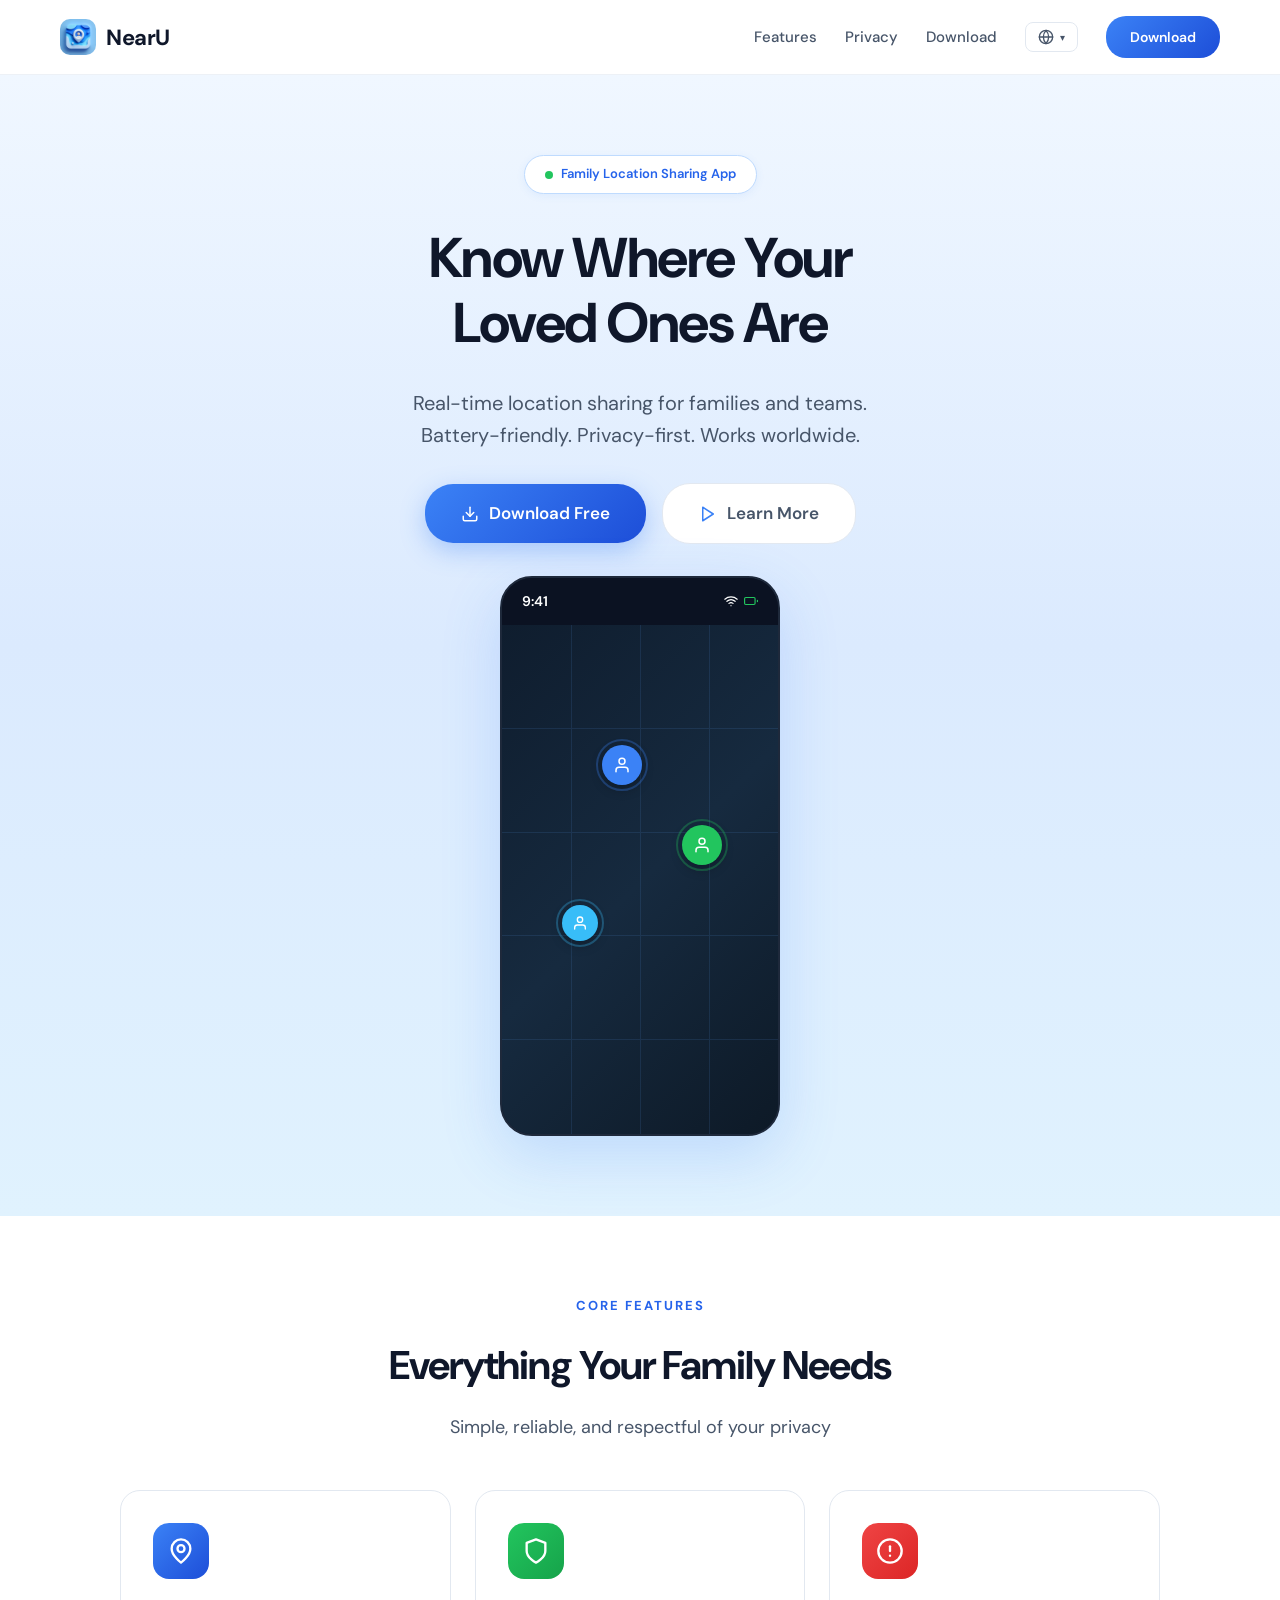
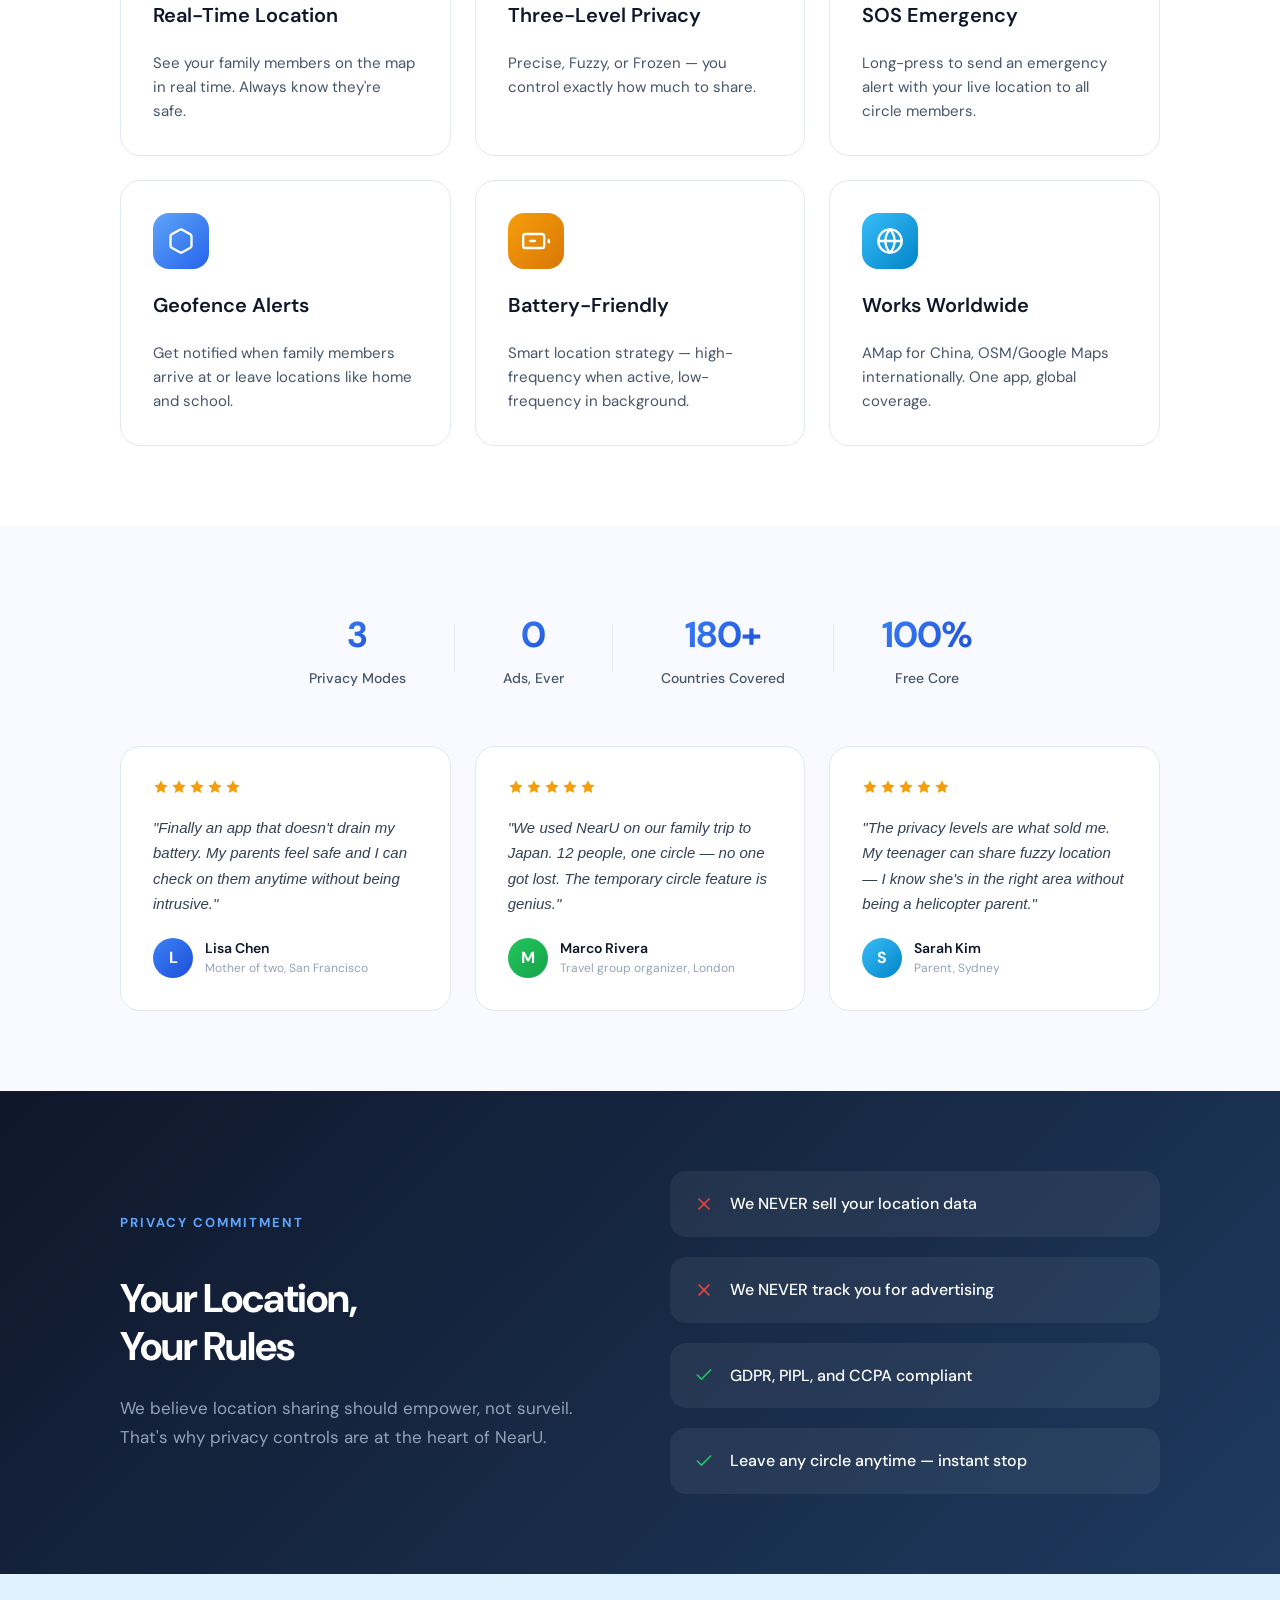
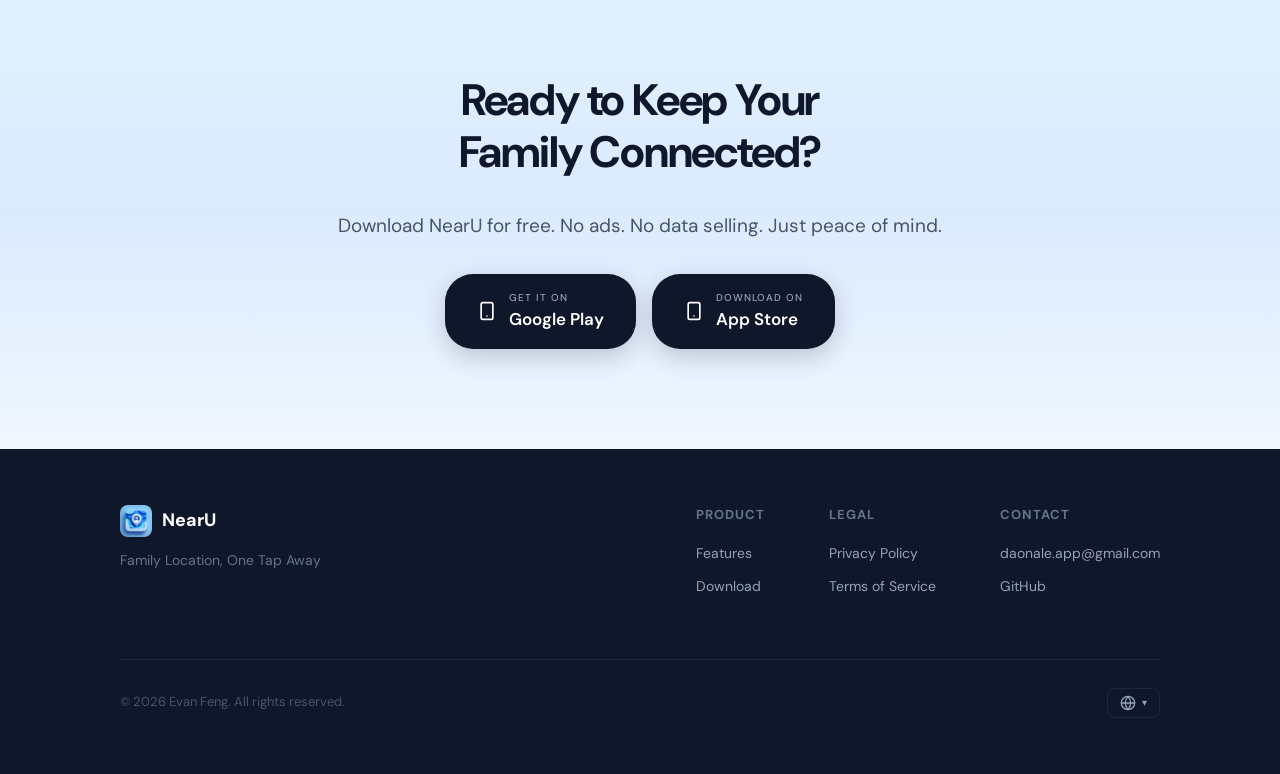
==== commit 5cad8bc1: "feat: rebrand to NearU, compress icon, add language dropdown, user guide pages, update author to Eva" ====
--- a/index.html
+++ b/index.html
@@ -3,155 +3,107 @@
 <head>
     <meta charset="UTF-8">
     <meta name="viewport" content="width=device-width, initial-scale=1.0">
-    <title>DaoNaLe — Family Location, One Tap Away</title>
+    <title>NearU — Family Location, One Tap Away</title>
     <meta name="description" content="Real-time location sharing for families and teams. Battery-friendly. Privacy-first. Works worldwide.">
+    <link rel="icon" href="favicon-32.png" type="image/png">
     <link rel="preconnect" href="https://fonts.googleapis.com">
     <link rel="preconnect" href="https://fonts.gstatic.com" crossorigin>
     <link href="https://fonts.googleapis.com/css2?family=DM+Sans:ital,opsz,wght@0,9..40,400;0,9..40,500;0,9..40,600;0,9..40,700;1,9..40,400&display=swap" rel="stylesheet">
+    <link rel="stylesheet" href="style.css">
     <style>
-        * { margin: 0; padding: 0; box-sizing: border-box; }
-        body { font-family: 'DM Sans', -apple-system, BlinkMacSystemFont, 'Segoe UI', sans-serif; color: #1A1A2E; line-height: 1.6; -webkit-font-smoothing: antialiased; }
-        a { text-decoration: none; color: inherit; }
-
-        /* ── Header ── */
-        .header { display: flex; justify-content: space-between; align-items: center; padding: 20px 60px; background: #fff; position: sticky; top: 0; z-index: 100; backdrop-filter: blur(12px); background: rgba(255,255,255,0.92); }
-        .logo { display: flex; align-items: center; gap: 10px; }
-        .logo-icon { width: 36px; height: 36px; border-radius: 10px; background: linear-gradient(135deg, #667EEA, #764BA2); display: flex; align-items: center; justify-content: center; }
-        .logo-icon svg { width: 20px; height: 20px; color: #fff; }
-        .logo-text { font-size: 22px; font-weight: 700; color: #1A1A2E; letter-spacing: -0.5px; }
-        .nav { display: flex; align-items: center; gap: 32px; }
-        .nav a { font-size: 15px; font-weight: 500; color: #555570; transition: color 0.2s; }
-        .nav a:hover { color: #667EEA; }
-        .nav .btn-download { padding: 10px 24px; border-radius: 20px; background: linear-gradient(135deg, #667EEA, #764BA2); color: #fff; font-weight: 600; font-size: 14px; transition: transform 0.2s, box-shadow 0.2s; }
-        .nav .btn-download:hover { transform: translateY(-1px); box-shadow: 0 4px 16px rgba(102,126,234,0.4); }
-
         /* ── Hero ── */
-        .hero { display: flex; flex-direction: column; align-items: center; padding: 80px 120px; gap: 32px; background: linear-gradient(180deg, #F8F9FF 0%, #EEF0FF 50%, #F0E6FF 100%); }
-        .hero-badge { display: flex; align-items: center; gap: 8px; padding: 8px 20px; border-radius: 20px; background: #fff; border: 1px solid #E0E0F0; box-shadow: 0 2px 8px rgba(102,126,234,0.08); }
-        .hero-badge-dot { width: 8px; height: 8px; border-radius: 50%; background: #32D583; }
-        .hero-badge span { font-size: 13px; font-weight: 600; color: #667EEA; }
+        .hero { display: flex; flex-direction: column; align-items: center; padding: 80px 120px; gap: 32px; background: linear-gradient(180deg, #F0F7FF 0%, #DBEAFE 50%, #E0F2FE 100%); }
+        .hero-badge { display: flex; align-items: center; gap: 8px; padding: 8px 20px; border-radius: 20px; background: #fff; border: 1px solid var(--blue-200); box-shadow: 0 2px 8px rgba(59,130,246,0.08); }
+        .hero-badge-dot { width: 8px; height: 8px; border-radius: 50%; background: var(--green); }
+        .hero-badge span { font-size: 13px; font-weight: 600; color: var(--blue-600); }
         .hero h1 { font-size: 56px; font-weight: 700; text-align: center; letter-spacing: -1.5px; line-height: 1.15; max-width: 800px; }
-        .hero p.subtitle { font-size: 20px; color: #555570; text-align: center; max-width: 600px; line-height: 1.6; }
+        .hero p.subtitle { font-size: 20px; color: var(--text-secondary); text-align: center; max-width: 600px; line-height: 1.6; }
         .hero-ctas { display: flex; gap: 16px; align-items: center; }
-        .btn-primary { display: flex; align-items: center; gap: 10px; padding: 16px 36px; border-radius: 28px; background: linear-gradient(135deg, #667EEA, #764BA2); color: #fff; font-weight: 600; font-size: 17px; box-shadow: 0 8px 24px rgba(102,126,234,0.4); transition: transform 0.2s, box-shadow 0.2s; }
-        .btn-primary:hover { transform: translateY(-2px); box-shadow: 0 12px 32px rgba(102,126,234,0.5); }
-        .btn-primary svg { width: 18px; height: 18px; }
-        .btn-secondary { display: flex; align-items: center; gap: 10px; padding: 16px 36px; border-radius: 28px; background: #fff; color: #555570; font-weight: 600; font-size: 17px; border: 1.5px solid #D0D0E0; transition: border-color 0.2s, color 0.2s; }
-        .btn-secondary:hover { border-color: #667EEA; color: #667EEA; }
-        .btn-secondary svg { width: 18px; height: 18px; color: #667EEA; }
-
+        .btn-primary { display: flex; align-items: center; gap: 10px; padding: 16px 36px; border-radius: 28px; background: linear-gradient(135deg, var(--blue-500), var(--blue-700)); color: #fff; font-weight: 600; font-size: 17px; box-shadow: 0 8px 24px rgba(59,130,246,0.35); transition: transform 0.2s, box-shadow 0.2s; }
+        .btn-primary:hover { transform: translateY(-2px); box-shadow: 0 12px 32px rgba(59,130,246,0.45); }
+        .btn-primary svg, .btn-secondary svg { width: 18px; height: 18px; }
+        .btn-secondary { display: flex; align-items: center; gap: 10px; padding: 16px 36px; border-radius: 28px; background: #fff; color: var(--text-secondary); font-weight: 600; font-size: 17px; border: 1.5px solid var(--border-light); transition: border-color 0.2s, color 0.2s; }
+        .btn-secondary:hover { border-color: var(--blue-500); color: var(--blue-600); }
+        .btn-secondary svg { color: var(--blue-500); }
         /* Phone Mockup */
-        .phone-mockup { width: 280px; height: 560px; border-radius: 32px; background: #1A1A2E; border: 2px solid #2A2A3E; box-shadow: 0 20px 60px rgba(102,126,234,0.2); overflow: hidden; flex-shrink: 0; }
-        .phone-status { display: flex; justify-content: space-between; align-items: center; padding: 12px 20px; background: #12122A; color: #fff; font-size: 14px; font-weight: 600; }
+        .phone-mockup { width: 280px; height: 560px; border-radius: 32px; background: #0F172A; border: 2px solid #1E293B; box-shadow: 0 20px 60px rgba(59,130,246,0.2); overflow: hidden; flex-shrink: 0; }
+        .phone-status { display: flex; justify-content: space-between; align-items: center; padding: 12px 20px; background: #0B1222; color: #fff; font-size: 14px; font-weight: 600; }
         .phone-status-icons { display: flex; gap: 6px; }
         .phone-status-icons svg { width: 14px; height: 14px; }
-        .phone-map { position: relative; flex: 1; height: calc(100% - 38px); background: linear-gradient(135deg, #1a2332 0%, #1e2d3d 50%, #162029 100%); overflow: hidden; }
-        .map-grid { position: absolute; inset: 0; opacity: 0.15; }
-        .map-grid-line { position: absolute; background: #667EEA; }
+        .phone-map { position: relative; flex: 1; height: calc(100% - 38px); background: linear-gradient(135deg, #0F1D2E, #162A3F, #0D1926); overflow: hidden; }
+        .map-grid { position: absolute; inset: 0; opacity: 0.12; }
+        .map-grid-line { position: absolute; background: var(--blue-400); }
         .map-grid-line.h { width: 100%; height: 1px; }
         .map-grid-line.v { width: 1px; height: 100%; }
         .map-pin { position: absolute; width: 40px; height: 40px; border-radius: 50%; display: flex; align-items: center; justify-content: center; box-shadow: 0 4px 12px rgba(0,0,0,0.3); }
         .map-pin svg { width: 18px; height: 18px; color: #fff; }
-        .map-pin.pin1 { background: #667EEA; top: 120px; left: 100px; }
-        .map-pin.pin2 { background: #32D583; top: 200px; left: 180px; }
-        .map-pin.pin3 { background: #E85A4F; top: 280px; left: 60px; width: 36px; height: 36px; }
+        .map-pin.pin1 { background: var(--blue-500); top: 120px; left: 100px; }
+        .map-pin.pin2 { background: var(--green); top: 200px; left: 180px; }
+        .map-pin.pin3 { background: var(--sky-400); top: 280px; left: 60px; width: 36px; height: 36px; }
         .map-pin.pin3 svg { width: 16px; height: 16px; }
         .map-pin-pulse { position: absolute; inset: -6px; border-radius: 50%; border: 2px solid currentColor; opacity: 0.3; animation: pulse 2s infinite; }
-        .pin1 .map-pin-pulse { color: #667EEA; }
-        .pin2 .map-pin-pulse { color: #32D583; animation-delay: 0.5s; }
-        .pin3 .map-pin-pulse { color: #E85A4F; animation-delay: 1s; }
+        .pin1 .map-pin-pulse { color: var(--blue-500); }
+        .pin2 .map-pin-pulse { color: var(--green); animation-delay: 0.5s; }
+        .pin3 .map-pin-pulse { color: var(--sky-400); animation-delay: 1s; }
         @keyframes pulse { 0% { transform: scale(1); opacity: 0.3; } 100% { transform: scale(1.8); opacity: 0; } }
-
         /* ── Features ── */
         .features { padding: 80px 120px; display: flex; flex-direction: column; align-items: center; gap: 48px; background: #fff; }
         .section-header { text-align: center; }
-        .section-label { font-size: 13px; font-weight: 700; color: #667EEA; letter-spacing: 2px; margin-bottom: 16px; }
+        .section-label { font-size: 13px; font-weight: 700; color: var(--blue-600); letter-spacing: 2px; margin-bottom: 16px; }
         .section-title { font-size: 40px; font-weight: 700; letter-spacing: -1px; margin-bottom: 16px; }
-        .section-sub { font-size: 18px; color: #555570; }
+        .section-sub { font-size: 18px; color: var(--text-secondary); }
         .feature-grid { display: grid; grid-template-columns: repeat(3, 1fr); gap: 24px; width: 100%; }
-        .feature-card { padding: 32px; border-radius: 20px; border: 1px solid; display: flex; flex-direction: column; gap: 20px; transition: transform 0.2s, box-shadow 0.2s; }
-        .feature-card:hover { transform: translateY(-4px); box-shadow: 0 12px 32px rgba(0,0,0,0.08); }
-        .feature-card.c1 { background: #F8F9FF; border-color: #E8E8F5; }
-        .feature-card.c2 { background: #F0FFF5; border-color: #D0F0DD; }
-        .feature-card.c3 { background: #FFF8F0; border-color: #F0E0D0; }
-        .feature-card.c4 { background: #F5F0FF; border-color: #E0D8F5; }
-        .feature-card.c5 { background: #FFFBF0; border-color: #F0E8D0; }
-        .feature-card.c6 { background: #F0F8FF; border-color: #D0E8F5; }
+        .feature-card { padding: 32px; border-radius: 20px; border: 1px solid var(--border-light); display: flex; flex-direction: column; gap: 20px; transition: transform 0.2s, box-shadow 0.2s; background: #fff; }
+        .feature-card:hover { transform: translateY(-4px); box-shadow: 0 12px 32px rgba(59,130,246,0.08); }
         .feature-icon { width: 56px; height: 56px; border-radius: 16px; display: flex; align-items: center; justify-content: center; }
         .feature-icon svg { width: 28px; height: 28px; color: #fff; }
-        .feature-icon.i1 { background: linear-gradient(135deg, #667EEA, #764BA2); }
-        .feature-icon.i2 { background: linear-gradient(135deg, #32D583, #059669); }
-        .feature-icon.i3 { background: linear-gradient(135deg, #E85A4F, #DC2626); }
-        .feature-icon.i4 { background: linear-gradient(135deg, #8B5CF6, #6D28D9); }
+        .feature-icon.i1 { background: linear-gradient(135deg, var(--blue-500), var(--blue-700)); }
+        .feature-icon.i2 { background: linear-gradient(135deg, #22C55E, #16A34A); }
+        .feature-icon.i3 { background: linear-gradient(135deg, #EF4444, #DC2626); }
+        .feature-icon.i4 { background: linear-gradient(135deg, var(--blue-400), var(--blue-600)); }
         .feature-icon.i5 { background: linear-gradient(135deg, #F59E0B, #D97706); }
-        .feature-icon.i6 { background: linear-gradient(135deg, #0EA5E9, #0369A1); }
+        .feature-icon.i6 { background: linear-gradient(135deg, var(--sky-400), #0284C7); }
         .feature-card h3 { font-size: 20px; font-weight: 600; }
-        .feature-card p { font-size: 15px; color: #555570; line-height: 1.6; }
-
+        .feature-card p { font-size: 15px; color: var(--text-secondary); line-height: 1.6; }
         /* ── Social Proof ── */
-        .social-proof { padding: 80px 120px; display: flex; flex-direction: column; gap: 56px; background: #FAFAFF; }
+        .social-proof { padding: 80px 120px; display: flex; flex-direction: column; gap: 56px; background: var(--bg-soft); }
         .stats-row { display: flex; justify-content: center; align-items: center; gap: 48px; }
         .stat { display: flex; flex-direction: column; align-items: center; gap: 4px; }
-        .stat-number { font-size: 36px; font-weight: 700; letter-spacing: -1px; background: linear-gradient(135deg, #667EEA, #764BA2); -webkit-background-clip: text; -webkit-text-fill-color: transparent; background-clip: text; }
-        .stat-label { font-size: 14px; font-weight: 500; color: #555570; }
-        .stat-divider { width: 1px; height: 48px; background: #E0E0F0; }
+        .stat-number { font-size: 36px; font-weight: 700; letter-spacing: -1px; background: linear-gradient(135deg, var(--blue-500), var(--blue-700)); -webkit-background-clip: text; -webkit-text-fill-color: transparent; background-clip: text; }
+        .stat-label { font-size: 14px; font-weight: 500; color: var(--text-secondary); }
+        .stat-divider { width: 1px; height: 48px; background: var(--border-light); }
         .testimonials { display: grid; grid-template-columns: repeat(3, 1fr); gap: 24px; }
-        .testimonial { padding: 32px; border-radius: 20px; background: #fff; border: 1px solid #E8E8F5; display: flex; flex-direction: column; gap: 20px; transition: transform 0.2s, box-shadow 0.2s; }
-        .testimonial:hover { transform: translateY(-4px); box-shadow: 0 12px 32px rgba(102,126,234,0.1); }
+        .testimonial { padding: 32px; border-radius: 20px; background: #fff; border: 1px solid var(--border-light); display: flex; flex-direction: column; gap: 20px; transition: transform 0.2s, box-shadow 0.2s; }
+        .testimonial:hover { transform: translateY(-4px); box-shadow: 0 12px 32px rgba(59,130,246,0.08); }
         .testimonial-stars { display: flex; gap: 2px; }
         .testimonial-stars svg { width: 16px; height: 16px; }
-        .testimonial-text { font-size: 15px; color: #333; line-height: 1.7; font-style: italic; flex: 1; }
+        .testimonial-text { font-size: 15px; color: #334155; line-height: 1.7; font-style: italic; flex: 1; }
         .testimonial-author { display: flex; align-items: center; gap: 12px; }
         .testimonial-avatar { width: 40px; height: 40px; border-radius: 50%; display: flex; align-items: center; justify-content: center; color: #fff; font-weight: 700; font-size: 16px; flex-shrink: 0; }
-        .testimonial-name { font-size: 14px; font-weight: 600; color: #1A1A2E; }
-        .testimonial-role { font-size: 12px; color: #888; }
-
+        .testimonial-name { font-size: 14px; font-weight: 600; color: var(--text-primary); }
+        .testimonial-role { font-size: 12px; color: var(--text-muted); }
         /* ── Privacy Section ── */
-        .privacy-section { display: flex; align-items: center; padding: 80px 120px; gap: 60px; background: linear-gradient(135deg, #1A1A2E, #2D1B69); color: #fff; }
+        .privacy-section { display: flex; align-items: center; padding: 80px 120px; gap: 60px; background: linear-gradient(135deg, #0F172A, #1E3A5F); color: #fff; }
         .privacy-left { flex: 1; display: flex; flex-direction: column; gap: 24px; }
-        .privacy-left .section-label { color: #667EEA; }
+        .privacy-left .section-label { color: var(--blue-400); }
         .privacy-left h2 { font-size: 40px; font-weight: 700; letter-spacing: -1px; line-height: 1.2; }
-        .privacy-left p { font-size: 17px; color: #A0A0C0; line-height: 1.7; }
+        .privacy-left p { font-size: 17px; color: #94A3B8; line-height: 1.7; }
         .privacy-right { flex: 1; display: flex; flex-direction: column; gap: 20px; }
         .promise { display: flex; align-items: center; gap: 16px; padding: 20px 24px; border-radius: 16px; background: rgba(255,255,255,0.06); }
         .promise svg { width: 20px; height: 20px; flex-shrink: 0; }
         .promise span { font-size: 16px; font-weight: 500; }
-
         /* ── Final CTA ── */
-        .final-cta { display: flex; flex-direction: column; align-items: center; padding: 100px 120px; gap: 32px; background: linear-gradient(180deg, #F0E6FF, #EEF0FF 50%, #F8F9FF); }
+        .final-cta { display: flex; flex-direction: column; align-items: center; padding: 100px 120px; gap: 32px; background: linear-gradient(180deg, #E0F2FE, #DBEAFE 50%, #F0F7FF); }
         .final-cta h2 { font-size: 44px; font-weight: 700; text-align: center; letter-spacing: -1.2px; line-height: 1.2; max-width: 700px; }
-        .final-cta > p { font-size: 19px; color: #555570; text-align: center; line-height: 1.6; }
+        .final-cta > p { font-size: 19px; color: var(--text-secondary); text-align: center; line-height: 1.6; }
         .store-buttons { display: flex; gap: 16px; align-items: center; }
-        .store-btn { display: flex; align-items: center; gap: 12px; padding: 16px 32px; border-radius: 28px; background: #1A1A2E; color: #fff; box-shadow: 0 8px 24px rgba(26,26,46,0.25); transition: transform 0.2s; }
+        .store-btn { display: flex; align-items: center; gap: 12px; padding: 16px 32px; border-radius: 28px; background: var(--text-primary); color: #fff; box-shadow: 0 8px 24px rgba(15,23,42,0.2); transition: transform 0.2s; }
         .store-btn:hover { transform: translateY(-2px); }
         .store-btn svg { width: 20px; height: 20px; }
-        .store-btn-text small { display: block; font-size: 10px; font-weight: 500; color: #A0A0C0; letter-spacing: 1px; }
+        .store-btn-text small { display: block; font-size: 10px; font-weight: 500; color: #94A3B8; letter-spacing: 1px; }
         .store-btn-text span { font-size: 17px; font-weight: 600; }
-
-        /* ── Footer ── */
-        .footer { padding: 56px 120px; background: #0B0B14; color: #A0A0B0; }
-        .footer-top { display: flex; justify-content: space-between; margin-bottom: 48px; }
-        .footer-brand { display: flex; flex-direction: column; gap: 12px; }
-        .footer-logo { display: flex; align-items: center; gap: 10px; }
-        .footer-logo-icon { width: 28px; height: 28px; border-radius: 8px; background: linear-gradient(135deg, #667EEA, #764BA2); display: flex; align-items: center; justify-content: center; }
-        .footer-logo-icon svg { width: 14px; height: 14px; color: #fff; }
-        .footer-logo span { font-size: 18px; font-weight: 700; color: #fff; }
-        .footer-tagline { font-size: 14px; color: #555570; }
-        .footer-links { display: flex; gap: 64px; }
-        .footer-col h4 { font-size: 13px; font-weight: 700; color: #888890; letter-spacing: 1px; margin-bottom: 18px; }
-        .footer-col a { display: block; font-size: 14px; color: #A0A0B0; margin-bottom: 14px; line-height: 1.4; transition: color 0.2s; }
-        .footer-col a:hover { color: #667EEA; }
-        .footer-divider { height: 1px; background: #1A1A2E; margin-bottom: 28px; }
-        .footer-bottom { display: flex; justify-content: space-between; align-items: center; }
-        .footer-bottom p { font-size: 13px; color: #444450; }
-        .footer-lang { display: flex; gap: 16px; align-items: center; font-size: 13px; }
-        .footer-lang a { color: #A0A0B0; font-weight: 500; }
-        .footer-lang a.active { color: #667EEA; }
-        .footer-lang span { color: #444450; }
-
         /* ── Responsive ── */
         @media (max-width: 1024px) {
-            .header { padding: 16px 30px; }
             .hero { padding: 60px 40px; }
             .hero h1 { font-size: 40px; }
             .features { padding: 60px 40px; }
@@ -161,12 +113,8 @@
             .testimonials { grid-template-columns: repeat(2, 1fr); }
             .privacy-section { padding: 60px 40px; flex-direction: column; }
             .final-cta { padding: 60px 40px; }
-            .footer { padding: 40px; }
-            .footer-links { gap: 40px; }
         }
         @media (max-width: 768px) {
-            .header { padding: 16px 20px; }
-            .nav a:not(.btn-download) { display: none; }
             .hero { padding: 48px 20px; }
             .hero h1 { font-size: 32px; }
             .hero p.subtitle { font-size: 16px; }
@@ -187,9 +135,6 @@
             .final-cta h2 { font-size: 28px; }
             .store-buttons { flex-direction: column; width: 100%; }
             .store-btn { width: 100%; justify-content: center; }
-            .footer { padding: 32px 20px; }
-            .footer-top { flex-direction: column; gap: 32px; }
-            .footer-links { gap: 32px; }
         }
     </style>
 </head>
@@ -198,16 +143,17 @@
 <!-- Header -->
 <header class="header">
     <a href="/" class="logo">
-        <div class="logo-icon">
-            <svg xmlns="http://www.w3.org/2000/svg" viewBox="0 0 24 24" fill="none" stroke="currentColor" stroke-width="2" stroke-linecap="round" stroke-linejoin="round"><path d="M20 10c0 6-8 12-8 12s-8-6-8-12a8 8 0 0 1 16 0Z"/><circle cx="12" cy="10" r="3"/></svg>
-        </div>
-        <span class="logo-text">DaoNaLe</span>
+        <div class="logo-icon"><img src="icon.png" alt="NearU"></div>
+        <span class="logo-text">NearU</span>
     </a>
     <nav class="nav">
         <a href="#features">Features</a>
         <a href="#privacy">Privacy</a>
         <a href="#download">Download</a>
-        <a href="#faq">FAQ</a>
+        <div class="lang-dropdown">
+            <button class="lang-dropdown-toggle"><svg xmlns="http://www.w3.org/2000/svg" viewBox="0 0 24 24" fill="none" stroke="currentColor" stroke-width="2" stroke-linecap="round" stroke-linejoin="round"><circle cx="12" cy="12" r="10"/><line x1="2" y1="12" x2="22" y2="12"/><path d="M12 2a15.3 15.3 0 0 1 4 10 15.3 15.3 0 0 1-4 10 15.3 15.3 0 0 1-4-10 15.3 15.3 0 0 1 4-10z"/></svg><span class="arrow">&#9662;</span></button>
+            <div class="lang-dropdown-menu"><a href="index.html" class="active">English</a><a href="index-zh.html">中文</a></div>
+        </div>
         <a href="#download" class="btn-download">Download</a>
     </nav>
 </header>
@@ -230,38 +176,13 @@
             Learn More
         </a>
     </div>
-
-    <!-- Phone Mockup -->
     <div class="phone-mockup">
-        <div class="phone-status">
-            <span>9:41</span>
-            <div class="phone-status-icons">
-                <svg xmlns="http://www.w3.org/2000/svg" viewBox="0 0 24 24" fill="none" stroke="currentColor" stroke-width="2" stroke-linecap="round" stroke-linejoin="round"><path d="M5 12.55a11 11 0 0 1 14.08 0"/><path d="M1.42 9a16 16 0 0 1 21.16 0"/><path d="M8.53 16.11a6 6 0 0 1 6.95 0"/><line x1="12" y1="20" x2="12.01" y2="20"/></svg>
-                <svg xmlns="http://www.w3.org/2000/svg" viewBox="0 0 24 24" fill="none" stroke="#32D583" stroke-width="2" stroke-linecap="round" stroke-linejoin="round"><rect x="1" y="6" width="18" height="12" rx="2" ry="2"/><line x1="23" y1="13" x2="23" y2="11"/></svg>
-            </div>
-        </div>
+        <div class="phone-status"><span>9:41</span><div class="phone-status-icons"><svg xmlns="http://www.w3.org/2000/svg" viewBox="0 0 24 24" fill="none" stroke="currentColor" stroke-width="2" stroke-linecap="round" stroke-linejoin="round"><path d="M5 12.55a11 11 0 0 1 14.08 0"/><path d="M1.42 9a16 16 0 0 1 21.16 0"/><path d="M8.53 16.11a6 6 0 0 1 6.95 0"/><line x1="12" y1="20" x2="12.01" y2="20"/></svg><svg xmlns="http://www.w3.org/2000/svg" viewBox="0 0 24 24" fill="none" stroke="#22C55E" stroke-width="2" stroke-linecap="round" stroke-linejoin="round"><rect x="1" y="6" width="18" height="12" rx="2" ry="2"/><line x1="23" y1="13" x2="23" y2="11"/></svg></div></div>
         <div class="phone-map">
-            <div class="map-grid">
-                <div class="map-grid-line h" style="top:20%"></div>
-                <div class="map-grid-line h" style="top:40%"></div>
-                <div class="map-grid-line h" style="top:60%"></div>
-                <div class="map-grid-line h" style="top:80%"></div>
-                <div class="map-grid-line v" style="left:25%"></div>
-                <div class="map-grid-line v" style="left:50%"></div>
-                <div class="map-grid-line v" style="left:75%"></div>
-            </div>
-            <div class="map-pin pin1">
-                <div class="map-pin-pulse"></div>
-                <svg xmlns="http://www.w3.org/2000/svg" viewBox="0 0 24 24" fill="none" stroke="currentColor" stroke-width="2" stroke-linecap="round" stroke-linejoin="round"><path d="M20 21v-2a4 4 0 0 0-4-4H8a4 4 0 0 0-4 4v2"/><circle cx="12" cy="7" r="4"/></svg>
-            </div>
-            <div class="map-pin pin2">
-                <div class="map-pin-pulse"></div>
-                <svg xmlns="http://www.w3.org/2000/svg" viewBox="0 0 24 24" fill="none" stroke="currentColor" stroke-width="2" stroke-linecap="round" stroke-linejoin="round"><path d="M20 21v-2a4 4 0 0 0-4-4H8a4 4 0 0 0-4 4v2"/><circle cx="12" cy="7" r="4"/></svg>
-            </div>
-            <div class="map-pin pin3">
-                <div class="map-pin-pulse"></div>
-                <svg xmlns="http://www.w3.org/2000/svg" viewBox="0 0 24 24" fill="none" stroke="currentColor" stroke-width="2" stroke-linecap="round" stroke-linejoin="round"><path d="M20 21v-2a4 4 0 0 0-4-4H8a4 4 0 0 0-4 4v2"/><circle cx="12" cy="7" r="4"/></svg>
-            </div>
+            <div class="map-grid"><div class="map-grid-line h" style="top:20%"></div><div class="map-grid-line h" style="top:40%"></div><div class="map-grid-line h" style="top:60%"></div><div class="map-grid-line h" style="top:80%"></div><div class="map-grid-line v" style="left:25%"></div><div class="map-grid-line v" style="left:50%"></div><div class="map-grid-line v" style="left:75%"></div></div>
+            <div class="map-pin pin1"><div class="map-pin-pulse"></div><svg xmlns="http://www.w3.org/2000/svg" viewBox="0 0 24 24" fill="none" stroke="currentColor" stroke-width="2" stroke-linecap="round" stroke-linejoin="round"><path d="M20 21v-2a4 4 0 0 0-4-4H8a4 4 0 0 0-4 4v2"/><circle cx="12" cy="7" r="4"/></svg></div>
+            <div class="map-pin pin2"><div class="map-pin-pulse"></div><svg xmlns="http://www.w3.org/2000/svg" viewBox="0 0 24 24" fill="none" stroke="currentColor" stroke-width="2" stroke-linecap="round" stroke-linejoin="round"><path d="M20 21v-2a4 4 0 0 0-4-4H8a4 4 0 0 0-4 4v2"/><circle cx="12" cy="7" r="4"/></svg></div>
+            <div class="map-pin pin3"><div class="map-pin-pulse"></div><svg xmlns="http://www.w3.org/2000/svg" viewBox="0 0 24 24" fill="none" stroke="currentColor" stroke-width="2" stroke-linecap="round" stroke-linejoin="round"><path d="M20 21v-2a4 4 0 0 0-4-4H8a4 4 0 0 0-4 4v2"/><circle cx="12" cy="7" r="4"/></svg></div>
         </div>
     </div>
 </section>
@@ -274,125 +195,41 @@
         <p class="section-sub">Simple, reliable, and respectful of your privacy</p>
     </div>
     <div class="feature-grid">
-        <div class="feature-card c1">
-            <div class="feature-icon i1">
-                <svg xmlns="http://www.w3.org/2000/svg" viewBox="0 0 24 24" fill="none" stroke="currentColor" stroke-width="2" stroke-linecap="round" stroke-linejoin="round"><path d="M20 10c0 6-8 12-8 12s-8-6-8-12a8 8 0 0 1 16 0Z"/><circle cx="12" cy="10" r="3"/></svg>
-            </div>
-            <h3>Real-Time Location</h3>
-            <p>See your family members on the map in real time. Always know they're safe.</p>
-        </div>
-        <div class="feature-card c2">
-            <div class="feature-icon i2">
-                <svg xmlns="http://www.w3.org/2000/svg" viewBox="0 0 24 24" fill="none" stroke="currentColor" stroke-width="2" stroke-linecap="round" stroke-linejoin="round"><path d="M12 22s8-4 8-10V5l-8-3-8 3v7c0 6 8 10 8 10z"/></svg>
-            </div>
-            <h3>Three-Level Privacy</h3>
-            <p>Precise, Fuzzy, or Frozen — you control exactly how much to share.</p>
-        </div>
-        <div class="feature-card c3">
-            <div class="feature-icon i3">
-                <svg xmlns="http://www.w3.org/2000/svg" viewBox="0 0 24 24" fill="none" stroke="currentColor" stroke-width="2" stroke-linecap="round" stroke-linejoin="round"><circle cx="12" cy="12" r="10"/><line x1="12" y1="8" x2="12" y2="12"/><line x1="12" y1="16" x2="12.01" y2="16"/></svg>
-            </div>
-            <h3>SOS Emergency</h3>
-            <p>Long-press to send an emergency alert with your live location to all circle members.</p>
-        </div>
-        <div class="feature-card c4">
-            <div class="feature-icon i4">
-                <svg xmlns="http://www.w3.org/2000/svg" viewBox="0 0 24 24" fill="none" stroke="currentColor" stroke-width="2" stroke-linecap="round" stroke-linejoin="round"><path d="M21 16V8a2 2 0 0 0-1-1.73l-7-4a2 2 0 0 0-2 0l-7 4A2 2 0 0 0 3 8v8a2 2 0 0 0 1 1.73l7 4a2 2 0 0 0 2 0l7-4A2 2 0 0 0 21 16z"/></svg>
-            </div>
-            <h3>Geofence Alerts</h3>
-            <p>Get notified when family members arrive at or leave locations like home and school.</p>
-        </div>
-        <div class="feature-card c5">
-            <div class="feature-icon i5">
-                <svg xmlns="http://www.w3.org/2000/svg" viewBox="0 0 24 24" fill="none" stroke="currentColor" stroke-width="2" stroke-linecap="round" stroke-linejoin="round"><rect x="1" y="6" width="18" height="12" rx="2" ry="2"/><line x1="23" y1="13" x2="23" y2="11"/><path d="M7 12h4"/></svg>
-            </div>
-            <h3>Battery-Friendly</h3>
-            <p>Smart location strategy — high-frequency when active, low-frequency in background. No battery drain.</p>
-        </div>
-        <div class="feature-card c6">
-            <div class="feature-icon i6">
-                <svg xmlns="http://www.w3.org/2000/svg" viewBox="0 0 24 24" fill="none" stroke="currentColor" stroke-width="2" stroke-linecap="round" stroke-linejoin="round"><circle cx="12" cy="12" r="10"/><line x1="2" y1="12" x2="22" y2="12"/><path d="M12 2a15.3 15.3 0 0 1 4 10 15.3 15.3 0 0 1-4 10 15.3 15.3 0 0 1-4-10 15.3 15.3 0 0 1 4-10z"/></svg>
-            </div>
-            <h3>Works Worldwide</h3>
-            <p>AMap for China, OSM/Google Maps internationally. One app, global coverage.</p>
-        </div>
+        <div class="feature-card"><div class="feature-icon i1"><svg xmlns="http://www.w3.org/2000/svg" viewBox="0 0 24 24" fill="none" stroke="currentColor" stroke-width="2" stroke-linecap="round" stroke-linejoin="round"><path d="M20 10c0 6-8 12-8 12s-8-6-8-12a8 8 0 0 1 16 0Z"/><circle cx="12" cy="10" r="3"/></svg></div><h3>Real-Time Location</h3><p>See your family members on the map in real time. Always know they're safe.</p></div>
+        <div class="feature-card"><div class="feature-icon i2"><svg xmlns="http://www.w3.org/2000/svg" viewBox="0 0 24 24" fill="none" stroke="currentColor" stroke-width="2" stroke-linecap="round" stroke-linejoin="round"><path d="M12 22s8-4 8-10V5l-8-3-8 3v7c0 6 8 10 8 10z"/></svg></div><h3>Three-Level Privacy</h3><p>Precise, Fuzzy, or Frozen — you control exactly how much to share.</p></div>
+        <div class="feature-card"><div class="feature-icon i3"><svg xmlns="http://www.w3.org/2000/svg" viewBox="0 0 24 24" fill="none" stroke="currentColor" stroke-width="2" stroke-linecap="round" stroke-linejoin="round"><circle cx="12" cy="12" r="10"/><line x1="12" y1="8" x2="12" y2="12"/><line x1="12" y1="16" x2="12.01" y2="16"/></svg></div><h3>SOS Emergency</h3><p>Long-press to send an emergency alert with your live location to all circle members.</p></div>
+        <div class="feature-card"><div class="feature-icon i4"><svg xmlns="http://www.w3.org/2000/svg" viewBox="0 0 24 24" fill="none" stroke="currentColor" stroke-width="2" stroke-linecap="round" stroke-linejoin="round"><path d="M21 16V8a2 2 0 0 0-1-1.73l-7-4a2 2 0 0 0-2 0l-7 4A2 2 0 0 0 3 8v8a2 2 0 0 0 1 1.73l7 4a2 2 0 0 0 2 0l7-4A2 2 0 0 0 21 16z"/></svg></div><h3>Geofence Alerts</h3><p>Get notified when family members arrive at or leave locations like home and school.</p></div>
+        <div class="feature-card"><div class="feature-icon i5"><svg xmlns="http://www.w3.org/2000/svg" viewBox="0 0 24 24" fill="none" stroke="currentColor" stroke-width="2" stroke-linecap="round" stroke-linejoin="round"><rect x="1" y="6" width="18" height="12" rx="2" ry="2"/><line x1="23" y1="13" x2="23" y2="11"/><path d="M7 12h4"/></svg></div><h3>Battery-Friendly</h3><p>Smart location strategy — high-frequency when active, low-frequency in background.</p></div>
+        <div class="feature-card"><div class="feature-icon i6"><svg xmlns="http://www.w3.org/2000/svg" viewBox="0 0 24 24" fill="none" stroke="currentColor" stroke-width="2" stroke-linecap="round" stroke-linejoin="round"><circle cx="12" cy="12" r="10"/><line x1="2" y1="12" x2="22" y2="12"/><path d="M12 2a15.3 15.3 0 0 1 4 10 15.3 15.3 0 0 1-4 10 15.3 15.3 0 0 1-4-10 15.3 15.3 0 0 1 4-10z"/></svg></div><h3>Works Worldwide</h3><p>AMap for China, OSM/Google Maps internationally. One app, global coverage.</p></div>
     </div>
 </section>
 
 <!-- Social Proof -->
 <section class="social-proof">
     <div class="stats-row">
-        <div class="stat">
-            <span class="stat-number">50K+</span>
-            <span class="stat-label">Active Families</span>
-        </div>
+        <div class="stat"><span class="stat-number">3</span><span class="stat-label">Privacy Modes</span></div>
         <div class="stat-divider"></div>
-        <div class="stat">
-            <span class="stat-number">4.8</span>
-            <span class="stat-label">App Store Rating</span>
-        </div>
+        <div class="stat"><span class="stat-number">0</span><span class="stat-label">Ads, Ever</span></div>
         <div class="stat-divider"></div>
-        <div class="stat">
-            <span class="stat-number">99.9%</span>
-            <span class="stat-label">Uptime Reliability</span>
-        </div>
+        <div class="stat"><span class="stat-number">180+</span><span class="stat-label">Countries Covered</span></div>
         <div class="stat-divider"></div>
-        <div class="stat">
-            <span class="stat-number">30+</span>
-            <span class="stat-label">Countries Supported</span>
-        </div>
+        <div class="stat"><span class="stat-number">100%</span><span class="stat-label">Free Core</span></div>
     </div>
     <div class="testimonials">
         <div class="testimonial">
-            <div class="testimonial-stars">
-                <svg xmlns="http://www.w3.org/2000/svg" viewBox="0 0 24 24" fill="#F59E0B" stroke="none"><polygon points="12 2 15.09 8.26 22 9.27 17 14.14 18.18 21.02 12 17.77 5.82 21.02 7 14.14 2 9.27 8.91 8.26 12 2"/></svg>
-                <svg xmlns="http://www.w3.org/2000/svg" viewBox="0 0 24 24" fill="#F59E0B" stroke="none"><polygon points="12 2 15.09 8.26 22 9.27 17 14.14 18.18 21.02 12 17.77 5.82 21.02 7 14.14 2 9.27 8.91 8.26 12 2"/></svg>
-                <svg xmlns="http://www.w3.org/2000/svg" viewBox="0 0 24 24" fill="#F59E0B" stroke="none"><polygon points="12 2 15.09 8.26 22 9.27 17 14.14 18.18 21.02 12 17.77 5.82 21.02 7 14.14 2 9.27 8.91 8.26 12 2"/></svg>
-                <svg xmlns="http://www.w3.org/2000/svg" viewBox="0 0 24 24" fill="#F59E0B" stroke="none"><polygon points="12 2 15.09 8.26 22 9.27 17 14.14 18.18 21.02 12 17.77 5.82 21.02 7 14.14 2 9.27 8.91 8.26 12 2"/></svg>
-                <svg xmlns="http://www.w3.org/2000/svg" viewBox="0 0 24 24" fill="#F59E0B" stroke="none"><polygon points="12 2 15.09 8.26 22 9.27 17 14.14 18.18 21.02 12 17.77 5.82 21.02 7 14.14 2 9.27 8.91 8.26 12 2"/></svg>
-            </div>
+            <div class="testimonial-stars"><svg xmlns="http://www.w3.org/2000/svg" viewBox="0 0 24 24" fill="#F59E0B" stroke="none"><polygon points="12 2 15.09 8.26 22 9.27 17 14.14 18.18 21.02 12 17.77 5.82 21.02 7 14.14 2 9.27 8.91 8.26 12 2"/></svg><svg xmlns="http://www.w3.org/2000/svg" viewBox="0 0 24 24" fill="#F59E0B" stroke="none"><polygon points="12 2 15.09 8.26 22 9.27 17 14.14 18.18 21.02 12 17.77 5.82 21.02 7 14.14 2 9.27 8.91 8.26 12 2"/></svg><svg xmlns="http://www.w3.org/2000/svg" viewBox="0 0 24 24" fill="#F59E0B" stroke="none"><polygon points="12 2 15.09 8.26 22 9.27 17 14.14 18.18 21.02 12 17.77 5.82 21.02 7 14.14 2 9.27 8.91 8.26 12 2"/></svg><svg xmlns="http://www.w3.org/2000/svg" viewBox="0 0 24 24" fill="#F59E0B" stroke="none"><polygon points="12 2 15.09 8.26 22 9.27 17 14.14 18.18 21.02 12 17.77 5.82 21.02 7 14.14 2 9.27 8.91 8.26 12 2"/></svg><svg xmlns="http://www.w3.org/2000/svg" viewBox="0 0 24 24" fill="#F59E0B" stroke="none"><polygon points="12 2 15.09 8.26 22 9.27 17 14.14 18.18 21.02 12 17.77 5.82 21.02 7 14.14 2 9.27 8.91 8.26 12 2"/></svg></div>
             <p class="testimonial-text">"Finally an app that doesn't drain my battery. My parents feel safe and I can check on them anytime without being intrusive."</p>
-            <div class="testimonial-author">
-                <div class="testimonial-avatar" style="background: linear-gradient(135deg, #667EEA, #764BA2);">L</div>
-                <div>
-                    <div class="testimonial-name">Lisa Chen</div>
-                    <div class="testimonial-role">Mother of two, San Francisco</div>
-                </div>
-            </div>
+            <div class="testimonial-author"><div class="testimonial-avatar" style="background:linear-gradient(135deg,#3B82F6,#1D4ED8)">L</div><div><div class="testimonial-name">Lisa Chen</div><div class="testimonial-role">Mother of two, San Francisco</div></div></div>
         </div>
         <div class="testimonial">
-            <div class="testimonial-stars">
-                <svg xmlns="http://www.w3.org/2000/svg" viewBox="0 0 24 24" fill="#F59E0B" stroke="none"><polygon points="12 2 15.09 8.26 22 9.27 17 14.14 18.18 21.02 12 17.77 5.82 21.02 7 14.14 2 9.27 8.91 8.26 12 2"/></svg>
-                <svg xmlns="http://www.w3.org/2000/svg" viewBox="0 0 24 24" fill="#F59E0B" stroke="none"><polygon points="12 2 15.09 8.26 22 9.27 17 14.14 18.18 21.02 12 17.77 5.82 21.02 7 14.14 2 9.27 8.91 8.26 12 2"/></svg>
-                <svg xmlns="http://www.w3.org/2000/svg" viewBox="0 0 24 24" fill="#F59E0B" stroke="none"><polygon points="12 2 15.09 8.26 22 9.27 17 14.14 18.18 21.02 12 17.77 5.82 21.02 7 14.14 2 9.27 8.91 8.26 12 2"/></svg>
-                <svg xmlns="http://www.w3.org/2000/svg" viewBox="0 0 24 24" fill="#F59E0B" stroke="none"><polygon points="12 2 15.09 8.26 22 9.27 17 14.14 18.18 21.02 12 17.77 5.82 21.02 7 14.14 2 9.27 8.91 8.26 12 2"/></svg>
-                <svg xmlns="http://www.w3.org/2000/svg" viewBox="0 0 24 24" fill="#F59E0B" stroke="none"><polygon points="12 2 15.09 8.26 22 9.27 17 14.14 18.18 21.02 12 17.77 5.82 21.02 7 14.14 2 9.27 8.91 8.26 12 2"/></svg>
-            </div>
-            <p class="testimonial-text">"We used DaoNaLe on our family trip to Japan. 12 people, one circle — no one got lost. The temporary circle feature is genius."</p>
-            <div class="testimonial-author">
-                <div class="testimonial-avatar" style="background: linear-gradient(135deg, #32D583, #059669);">M</div>
-                <div>
-                    <div class="testimonial-name">Marco Rivera</div>
-                    <div class="testimonial-role">Travel group organizer, London</div>
-                </div>
-            </div>
+            <div class="testimonial-stars"><svg xmlns="http://www.w3.org/2000/svg" viewBox="0 0 24 24" fill="#F59E0B" stroke="none"><polygon points="12 2 15.09 8.26 22 9.27 17 14.14 18.18 21.02 12 17.77 5.82 21.02 7 14.14 2 9.27 8.91 8.26 12 2"/></svg><svg xmlns="http://www.w3.org/2000/svg" viewBox="0 0 24 24" fill="#F59E0B" stroke="none"><polygon points="12 2 15.09 8.26 22 9.27 17 14.14 18.18 21.02 12 17.77 5.82 21.02 7 14.14 2 9.27 8.91 8.26 12 2"/></svg><svg xmlns="http://www.w3.org/2000/svg" viewBox="0 0 24 24" fill="#F59E0B" stroke="none"><polygon points="12 2 15.09 8.26 22 9.27 17 14.14 18.18 21.02 12 17.77 5.82 21.02 7 14.14 2 9.27 8.91 8.26 12 2"/></svg><svg xmlns="http://www.w3.org/2000/svg" viewBox="0 0 24 24" fill="#F59E0B" stroke="none"><polygon points="12 2 15.09 8.26 22 9.27 17 14.14 18.18 21.02 12 17.77 5.82 21.02 7 14.14 2 9.27 8.91 8.26 12 2"/></svg><svg xmlns="http://www.w3.org/2000/svg" viewBox="0 0 24 24" fill="#F59E0B" stroke="none"><polygon points="12 2 15.09 8.26 22 9.27 17 14.14 18.18 21.02 12 17.77 5.82 21.02 7 14.14 2 9.27 8.91 8.26 12 2"/></svg></div>
+            <p class="testimonial-text">"We used NearU on our family trip to Japan. 12 people, one circle — no one got lost. The temporary circle feature is genius."</p>
+            <div class="testimonial-author"><div class="testimonial-avatar" style="background:linear-gradient(135deg,#22C55E,#16A34A)">M</div><div><div class="testimonial-name">Marco Rivera</div><div class="testimonial-role">Travel group organizer, London</div></div></div>
         </div>
         <div class="testimonial">
-            <div class="testimonial-stars">
-                <svg xmlns="http://www.w3.org/2000/svg" viewBox="0 0 24 24" fill="#F59E0B" stroke="none"><polygon points="12 2 15.09 8.26 22 9.27 17 14.14 18.18 21.02 12 17.77 5.82 21.02 7 14.14 2 9.27 8.91 8.26 12 2"/></svg>
-                <svg xmlns="http://www.w3.org/2000/svg" viewBox="0 0 24 24" fill="#F59E0B" stroke="none"><polygon points="12 2 15.09 8.26 22 9.27 17 14.14 18.18 21.02 12 17.77 5.82 21.02 7 14.14 2 9.27 8.91 8.26 12 2"/></svg>
-                <svg xmlns="http://www.w3.org/2000/svg" viewBox="0 0 24 24" fill="#F59E0B" stroke="none"><polygon points="12 2 15.09 8.26 22 9.27 17 14.14 18.18 21.02 12 17.77 5.82 21.02 7 14.14 2 9.27 8.91 8.26 12 2"/></svg>
-                <svg xmlns="http://www.w3.org/2000/svg" viewBox="0 0 24 24" fill="#F59E0B" stroke="none"><polygon points="12 2 15.09 8.26 22 9.27 17 14.14 18.18 21.02 12 17.77 5.82 21.02 7 14.14 2 9.27 8.91 8.26 12 2"/></svg>
-                <svg xmlns="http://www.w3.org/2000/svg" viewBox="0 0 24 24" fill="#F59E0B" stroke="none"><polygon points="12 2 15.09 8.26 22 9.27 17 14.14 18.18 21.02 12 17.77 5.82 21.02 7 14.14 2 9.27 8.91 8.26 12 2"/></svg>
-            </div>
+            <div class="testimonial-stars"><svg xmlns="http://www.w3.org/2000/svg" viewBox="0 0 24 24" fill="#F59E0B" stroke="none"><polygon points="12 2 15.09 8.26 22 9.27 17 14.14 18.18 21.02 12 17.77 5.82 21.02 7 14.14 2 9.27 8.91 8.26 12 2"/></svg><svg xmlns="http://www.w3.org/2000/svg" viewBox="0 0 24 24" fill="#F59E0B" stroke="none"><polygon points="12 2 15.09 8.26 22 9.27 17 14.14 18.18 21.02 12 17.77 5.82 21.02 7 14.14 2 9.27 8.91 8.26 12 2"/></svg><svg xmlns="http://www.w3.org/2000/svg" viewBox="0 0 24 24" fill="#F59E0B" stroke="none"><polygon points="12 2 15.09 8.26 22 9.27 17 14.14 18.18 21.02 12 17.77 5.82 21.02 7 14.14 2 9.27 8.91 8.26 12 2"/></svg><svg xmlns="http://www.w3.org/2000/svg" viewBox="0 0 24 24" fill="#F59E0B" stroke="none"><polygon points="12 2 15.09 8.26 22 9.27 17 14.14 18.18 21.02 12 17.77 5.82 21.02 7 14.14 2 9.27 8.91 8.26 12 2"/></svg><svg xmlns="http://www.w3.org/2000/svg" viewBox="0 0 24 24" fill="#F59E0B" stroke="none"><polygon points="12 2 15.09 8.26 22 9.27 17 14.14 18.18 21.02 12 17.77 5.82 21.02 7 14.14 2 9.27 8.91 8.26 12 2"/></svg></div>
             <p class="testimonial-text">"The privacy levels are what sold me. My teenager can share fuzzy location — I know she's in the right area without being a helicopter parent."</p>
-            <div class="testimonial-author">
-                <div class="testimonial-avatar" style="background: linear-gradient(135deg, #E85A4F, #DC2626);">S</div>
-                <div>
-                    <div class="testimonial-name">Sarah Kim</div>
-                    <div class="testimonial-role">Parent, Sydney</div>
-                </div>
-            </div>
+            <div class="testimonial-author"><div class="testimonial-avatar" style="background:linear-gradient(135deg,#38BDF8,#0284C7)">S</div><div><div class="testimonial-name">Sarah Kim</div><div class="testimonial-role">Parent, Sydney</div></div></div>
         </div>
     </div>
 </section>
@@ -402,47 +239,23 @@
     <div class="privacy-left">
         <div class="section-label">PRIVACY COMMITMENT</div>
         <h2>Your Location,<br>Your Rules</h2>
-        <p>We believe location sharing should empower, not surveil. That's why privacy controls are at the heart of DaoNaLe.</p>
+        <p>We believe location sharing should empower, not surveil. That's why privacy controls are at the heart of NearU.</p>
     </div>
     <div class="privacy-right">
-        <div class="promise">
-            <svg xmlns="http://www.w3.org/2000/svg" viewBox="0 0 24 24" fill="none" stroke="#E85A4F" stroke-width="2" stroke-linecap="round" stroke-linejoin="round"><line x1="18" y1="6" x2="6" y2="18"/><line x1="6" y1="6" x2="18" y2="18"/></svg>
-            <span>We NEVER sell your location data</span>
-        </div>
-        <div class="promise">
-            <svg xmlns="http://www.w3.org/2000/svg" viewBox="0 0 24 24" fill="none" stroke="#E85A4F" stroke-width="2" stroke-linecap="round" stroke-linejoin="round"><line x1="18" y1="6" x2="6" y2="18"/><line x1="6" y1="6" x2="18" y2="18"/></svg>
-            <span>We NEVER track you for advertising</span>
-        </div>
-        <div class="promise">
-            <svg xmlns="http://www.w3.org/2000/svg" viewBox="0 0 24 24" fill="none" stroke="#32D583" stroke-width="2" stroke-linecap="round" stroke-linejoin="round"><polyline points="20 6 9 17 4 12"/></svg>
-            <span>GDPR, PIPL, and CCPA compliant</span>
-        </div>
-        <div class="promise">
-            <svg xmlns="http://www.w3.org/2000/svg" viewBox="0 0 24 24" fill="none" stroke="#32D583" stroke-width="2" stroke-linecap="round" stroke-linejoin="round"><polyline points="20 6 9 17 4 12"/></svg>
-            <span>Leave any circle anytime — instant stop</span>
-        </div>
+        <div class="promise"><svg xmlns="http://www.w3.org/2000/svg" viewBox="0 0 24 24" fill="none" stroke="#EF4444" stroke-width="2" stroke-linecap="round" stroke-linejoin="round"><line x1="18" y1="6" x2="6" y2="18"/><line x1="6" y1="6" x2="18" y2="18"/></svg><span>We NEVER sell your location data</span></div>
+        <div class="promise"><svg xmlns="http://www.w3.org/2000/svg" viewBox="0 0 24 24" fill="none" stroke="#EF4444" stroke-width="2" stroke-linecap="round" stroke-linejoin="round"><line x1="18" y1="6" x2="6" y2="18"/><line x1="6" y1="6" x2="18" y2="18"/></svg><span>We NEVER track you for advertising</span></div>
+        <div class="promise"><svg xmlns="http://www.w3.org/2000/svg" viewBox="0 0 24 24" fill="none" stroke="#22C55E" stroke-width="2" stroke-linecap="round" stroke-linejoin="round"><polyline points="20 6 9 17 4 12"/></svg><span>GDPR, PIPL, and CCPA compliant</span></div>
+        <div class="promise"><svg xmlns="http://www.w3.org/2000/svg" viewBox="0 0 24 24" fill="none" stroke="#22C55E" stroke-width="2" stroke-linecap="round" stroke-linejoin="round"><polyline points="20 6 9 17 4 12"/></svg><span>Leave any circle anytime — instant stop</span></div>
     </div>
 </section>
 
 <!-- Final CTA -->
 <section class="final-cta" id="download">
     <h2>Ready to Keep Your<br>Family Connected?</h2>
-    <p>Download DaoNaLe for free. No ads. No data selling. Just peace of mind.</p>
+    <p>Download NearU for free. No ads. No data selling. Just peace of mind.</p>
     <div class="store-buttons">
-        <a href="#" class="store-btn">
-            <svg xmlns="http://www.w3.org/2000/svg" viewBox="0 0 24 24" fill="none" stroke="currentColor" stroke-width="2" stroke-linecap="round" stroke-linejoin="round"><rect x="5" y="2" width="14" height="20" rx="2" ry="2"/><line x1="12" y1="18" x2="12.01" y2="18"/></svg>
-            <div class="store-btn-text">
-                <small>GET IT ON</small>
-                <span>Google Play</span>
-            </div>
-        </a>
-        <a href="#" class="store-btn">
-            <svg xmlns="http://www.w3.org/2000/svg" viewBox="0 0 24 24" fill="none" stroke="currentColor" stroke-width="2" stroke-linecap="round" stroke-linejoin="round"><rect x="5" y="2" width="14" height="20" rx="2" ry="2"/><line x1="12" y1="18" x2="12.01" y2="18"/></svg>
-            <div class="store-btn-text">
-                <small>DOWNLOAD ON</small>
-                <span>App Store</span>
-            </div>
-        </a>
+        <a href="#" class="store-btn"><svg xmlns="http://www.w3.org/2000/svg" viewBox="0 0 24 24" fill="none" stroke="currentColor" stroke-width="2" stroke-linecap="round" stroke-linejoin="round"><rect x="5" y="2" width="14" height="20" rx="2" ry="2"/><line x1="12" y1="18" x2="12.01" y2="18"/></svg><div class="store-btn-text"><small>GET IT ON</small><span>Google Play</span></div></a>
+        <a href="#" class="store-btn"><svg xmlns="http://www.w3.org/2000/svg" viewBox="0 0 24 24" fill="none" stroke="currentColor" stroke-width="2" stroke-linecap="round" stroke-linejoin="round"><rect x="5" y="2" width="14" height="20" rx="2" ry="2"/><line x1="12" y1="18" x2="12.01" y2="18"/></svg><div class="store-btn-text"><small>DOWNLOAD ON</small><span>App Store</span></div></a>
     </div>
 </section>
 
@@ -450,42 +263,20 @@
 <footer class="footer">
     <div class="footer-top">
         <div class="footer-brand">
-            <div class="footer-logo">
-                <div class="footer-logo-icon">
-                    <svg xmlns="http://www.w3.org/2000/svg" viewBox="0 0 24 24" fill="none" stroke="currentColor" stroke-width="2" stroke-linecap="round" stroke-linejoin="round"><path d="M20 10c0 6-8 12-8 12s-8-6-8-12a8 8 0 0 1 16 0Z"/><circle cx="12" cy="10" r="3"/></svg>
-                </div>
-                <span>DaoNaLe</span>
-            </div>
+            <div class="footer-logo"><div class="footer-logo-icon"><img src="icon.png" alt="NearU"></div><span>NearU</span></div>
             <div class="footer-tagline">Family Location, One Tap Away</div>
         </div>
         <div class="footer-links">
-            <div class="footer-col">
-                <h4>PRODUCT</h4>
-                <a href="#features">Features</a>
-                <a href="#download">Download</a>
-            </div>
-            <div class="footer-col">
-                <h4>LEGAL</h4>
-                <a href="privacy.html">Privacy Policy</a>
-                <a href="terms.html">Terms of Service</a>
-            </div>
-            <div class="footer-col">
-                <h4>CONTACT</h4>
-                <a href="mailto:daonale.app@gmail.com">daonale.app@gmail.com</a>
-                <a href="https://github.com/fenghc66">GitHub</a>
-            </div>
+            <div class="footer-col"><h4>Product</h4><a href="#features">Features</a><a href="#download">Download</a></div>
+            <div class="footer-col"><h4>Legal</h4><a href="privacy.html">Privacy Policy</a><a href="terms.html">Terms of Service</a></div>
+            <div class="footer-col"><h4>Contact</h4><a href="mailto:daonale.app@gmail.com">daonale.app@gmail.com</a><a href="https://github.com/fenghc66">GitHub</a></div>
         </div>
     </div>
     <div class="footer-divider"></div>
     <div class="footer-bottom">
-        <p>&copy; 2026 Hongchen Feng. All rights reserved.</p>
-        <div class="footer-lang">
-            <a href="#" class="active">English</a>
-            <span>|</span>
-            <a href="#">中文</a>
-        </div>
+        <p>&copy; 2026 Evan Feng. All rights reserved.</p>
+        <div class="lang-dropdown"><button class="lang-dropdown-toggle"><svg xmlns="http://www.w3.org/2000/svg" viewBox="0 0 24 24" fill="none" stroke="currentColor" stroke-width="2" stroke-linecap="round" stroke-linejoin="round"><circle cx="12" cy="12" r="10"/><line x1="2" y1="12" x2="22" y2="12"/><path d="M12 2a15.3 15.3 0 0 1 4 10 15.3 15.3 0 0 1-4 10 15.3 15.3 0 0 1-4-10 15.3 15.3 0 0 1 4-10z"/></svg><span class="arrow">&#9662;</span></button><div class="lang-dropdown-menu"><a href="index.html" class="active">English</a><a href="index-zh.html">中文</a></div></div>
     </div>
 </footer>
-
 </body>
 </html>
--- a/style.css
+++ b/style.css
@@ -0,0 +1,117 @@
+/* ── NearU Global Theme — Blue (matches app icon) ── */
+:root {
+    --blue-50: #EFF6FF;
+    --blue-100: #DBEAFE;
+    --blue-200: #BFDBFE;
+    --blue-300: #93C5FD;
+    --blue-400: #60A5FA;
+    --blue-500: #3B82F6;
+    --blue-600: #2563EB;
+    --blue-700: #1D4ED8;
+    --blue-800: #1E40AF;
+    --blue-900: #1E3A5F;
+    --sky-100: #E0F2FE;
+    --sky-200: #BAE6FD;
+    --sky-400: #38BDF8;
+    --text-primary: #0F172A;
+    --text-secondary: #475569;
+    --text-muted: #94A3B8;
+    --bg-page: #FFFFFF;
+    --bg-soft: #F8FAFF;
+    --border-light: #E2E8F0;
+    --green: #22C55E;
+    --red: #EF4444;
+    --amber: #F59E0B;
+}
+
+* { margin: 0; padding: 0; box-sizing: border-box; }
+body { font-family: 'DM Sans', -apple-system, BlinkMacSystemFont, 'Segoe UI', sans-serif; color: var(--text-primary); line-height: 1.6; -webkit-font-smoothing: antialiased; }
+a { text-decoration: none; color: inherit; }
+
+/* ── Shared Header ── */
+.header { display: flex; justify-content: space-between; align-items: center; padding: 16px 60px; position: sticky; top: 0; z-index: 100; backdrop-filter: blur(16px); background: rgba(255,255,255,0.88); border-bottom: 1px solid rgba(226,232,240,0.6); }
+.logo { display: flex; align-items: center; gap: 10px; }
+.logo-icon { width: 36px; height: 36px; border-radius: 10px; overflow: hidden; }
+.logo-icon img { width: 100%; height: 100%; object-fit: cover; }
+.logo-text { font-size: 22px; font-weight: 700; color: var(--text-primary); letter-spacing: -0.5px; }
+.nav { display: flex; align-items: center; gap: 28px; }
+.nav a { font-size: 15px; font-weight: 500; color: var(--text-secondary); transition: color 0.2s; }
+.nav a:hover { color: var(--blue-600); }
+.nav .btn-download { padding: 10px 24px; border-radius: 20px; background: linear-gradient(135deg, var(--blue-500), var(--blue-700)); color: #fff; font-weight: 600; font-size: 14px; transition: transform 0.2s, box-shadow 0.2s; }
+.nav .btn-download:hover { transform: translateY(-1px); box-shadow: 0 4px 16px rgba(59,130,246,0.4); }
+
+/* ── Shared Footer ── */
+.footer { padding: 56px 120px; background: var(--text-primary); color: #94A3B8; }
+.footer-top { display: flex; justify-content: space-between; margin-bottom: 48px; }
+.footer-brand { display: flex; flex-direction: column; gap: 12px; }
+.footer-logo { display: flex; align-items: center; gap: 10px; }
+.footer-logo-icon { width: 32px; height: 32px; border-radius: 8px; overflow: hidden; }
+.footer-logo-icon img { width: 100%; height: 100%; object-fit: cover; }
+.footer-logo span { font-size: 18px; font-weight: 700; color: #fff; }
+.footer-tagline { font-size: 14px; color: #64748B; }
+.footer-links { display: flex; gap: 64px; }
+.footer-col h4 { font-size: 13px; font-weight: 700; color: #64748B; letter-spacing: 1px; margin-bottom: 18px; text-transform: uppercase; }
+.footer-col a { display: block; font-size: 14px; color: #94A3B8; margin-bottom: 14px; line-height: 1.4; transition: color 0.2s; }
+.footer-col a:hover { color: var(--blue-400); }
+.footer-divider { height: 1px; background: #1E293B; margin-bottom: 28px; }
+.footer-bottom { display: flex; justify-content: space-between; align-items: center; }
+.footer-bottom p { font-size: 13px; color: #475569; }
+/* ── Language Dropdown (shared header + footer) ── */
+.lang-dropdown { position: relative; }
+.lang-dropdown-toggle { display: flex; align-items: center; gap: 4px; cursor: pointer; font-size: 14px; font-weight: 500; color: var(--text-secondary); padding: 6px 12px; border-radius: 8px; border: 1px solid var(--border-light); background: transparent; transition: border-color 0.2s, color 0.2s; }
+.lang-dropdown-toggle:hover { border-color: var(--blue-400); color: var(--blue-600); }
+.lang-dropdown-toggle svg { width: 16px; height: 16px; }
+.lang-dropdown-toggle .arrow { font-size: 10px; margin-left: 2px; }
+.lang-dropdown-menu { display: none; position: absolute; right: 0; top: calc(100% + 6px); background: #fff; border: 1px solid var(--border-light); border-radius: 10px; box-shadow: 0 8px 24px rgba(0,0,0,0.1); min-width: 140px; z-index: 200; overflow: hidden; }
+.lang-dropdown:hover .lang-dropdown-menu { display: block; }
+.lang-dropdown-menu a { display: block; padding: 10px 16px; font-size: 14px; font-weight: 500; color: var(--text-secondary); transition: background 0.15s, color 0.15s; }
+.lang-dropdown-menu a:hover { background: var(--blue-50); color: var(--blue-600); }
+.lang-dropdown-menu a.active { color: var(--blue-600); font-weight: 600; }
+/* Footer variant */
+.footer .lang-dropdown-toggle { color: #94A3B8; border-color: #1E293B; }
+.footer .lang-dropdown-toggle:hover { border-color: var(--blue-400); color: var(--blue-400); }
+.footer .lang-dropdown-menu { background: #1E293B; border-color: #334155; bottom: calc(100% + 6px); top: auto; }
+.footer .lang-dropdown-menu a { color: #94A3B8; }
+.footer .lang-dropdown-menu a:hover { background: #334155; color: var(--blue-400); }
+.footer .lang-dropdown-menu a.active { color: var(--blue-400); }
+
+/* ── Legal Pages (privacy, terms) ── */
+.legal-page { max-width: 800px; margin: 0 auto; padding: 48px 24px 80px; }
+.legal-page h1 { font-size: 32px; font-weight: 700; margin-bottom: 8px; }
+.legal-page .meta { color: var(--text-muted); font-size: 14px; margin-bottom: 40px; padding-bottom: 24px; border-bottom: 1px solid var(--border-light); }
+.legal-page h2 { font-size: 22px; font-weight: 700; margin-top: 40px; margin-bottom: 16px; padding-bottom: 10px; border-bottom: 1px solid var(--border-light); color: var(--text-primary); }
+.legal-page h3 { font-size: 17px; font-weight: 600; margin-top: 28px; margin-bottom: 12px; color: var(--text-primary); }
+.legal-page p { margin-bottom: 14px; color: var(--text-secondary); line-height: 1.8; }
+.legal-page ul, .legal-page ol { margin-bottom: 14px; padding-left: 24px; color: var(--text-secondary); }
+.legal-page li { margin-bottom: 8px; line-height: 1.7; }
+.legal-page strong { color: var(--text-primary); }
+.legal-page table { width: 100%; border-collapse: collapse; margin: 20px 0; font-size: 14px; }
+.legal-page th, .legal-page td { border: 1px solid var(--border-light); padding: 12px 14px; text-align: left; }
+.legal-page th { background: var(--bg-soft); font-weight: 600; color: var(--text-primary); }
+.legal-page tr:nth-child(even) { background: #FAFBFF; }
+.legal-page a { color: var(--blue-600); }
+.legal-page a:hover { text-decoration: underline; }
+.legal-page .commitment { background: var(--blue-50); border-left: 4px solid var(--blue-500); padding: 16px 20px; margin: 16px 0; border-radius: 0 8px 8px 0; }
+.legal-page .commitment p { color: var(--text-primary); }
+.legal-lang { text-align: right; font-size: 14px; margin-bottom: 24px; padding-bottom: 12px; border-bottom: 1px solid var(--border-light); }
+.legal-lang a { color: var(--blue-600); margin-left: 16px; }
+.legal-lang a:hover { text-decoration: underline; }
+
+/* ── Responsive ── */
+@media (max-width: 1024px) {
+    .header { padding: 16px 30px; }
+    .footer { padding: 40px 40px; }
+    .footer-links { gap: 40px; }
+    .legal-page { padding: 32px 20px 60px; }
+}
+@media (max-width: 768px) {
+    .header { padding: 12px 20px; }
+    .nav a:not(.btn-download) { display: none; }
+    .footer { padding: 32px 20px; }
+    .footer-top { flex-direction: column; gap: 32px; }
+    .footer-links { gap: 32px; }
+    .legal-page h1 { font-size: 24px; }
+    .legal-page h2 { font-size: 18px; }
+    .legal-page table { font-size: 12px; }
+    .legal-page th, .legal-page td { padding: 8px 10px; }
+}
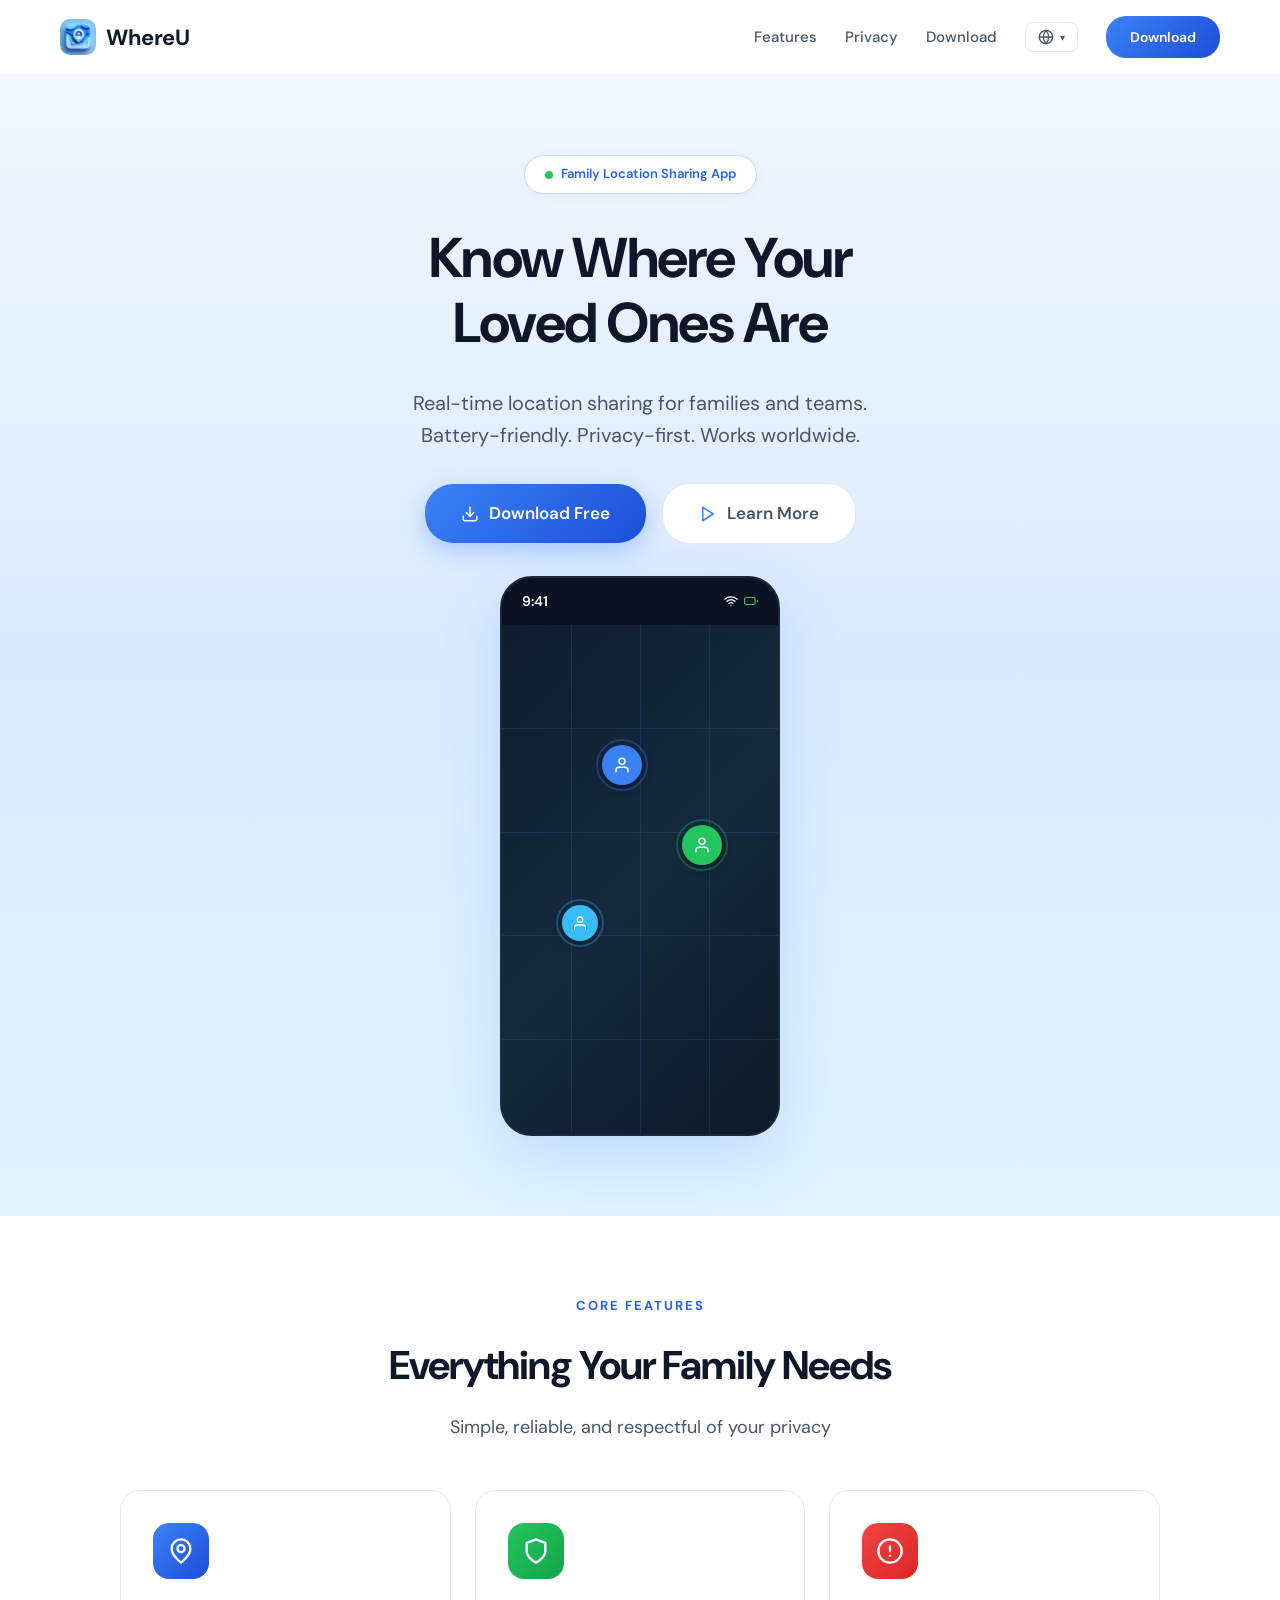
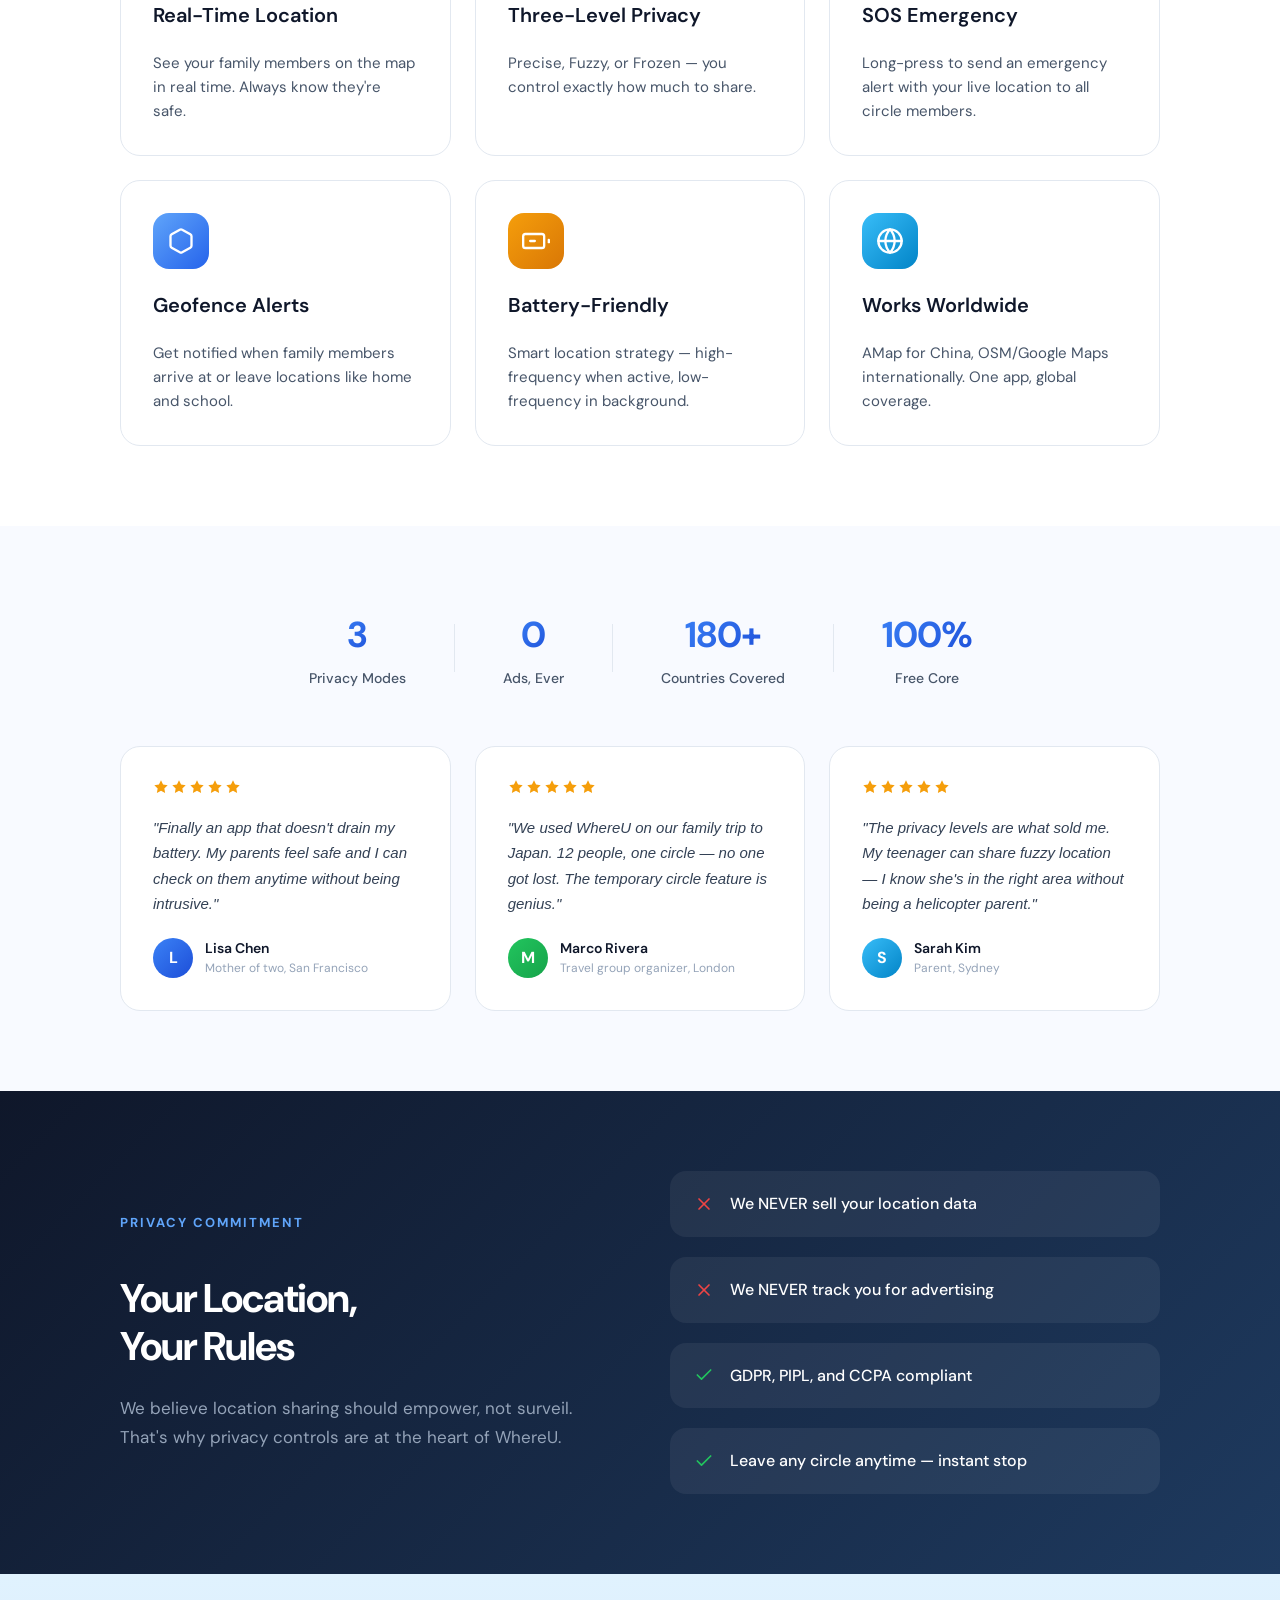
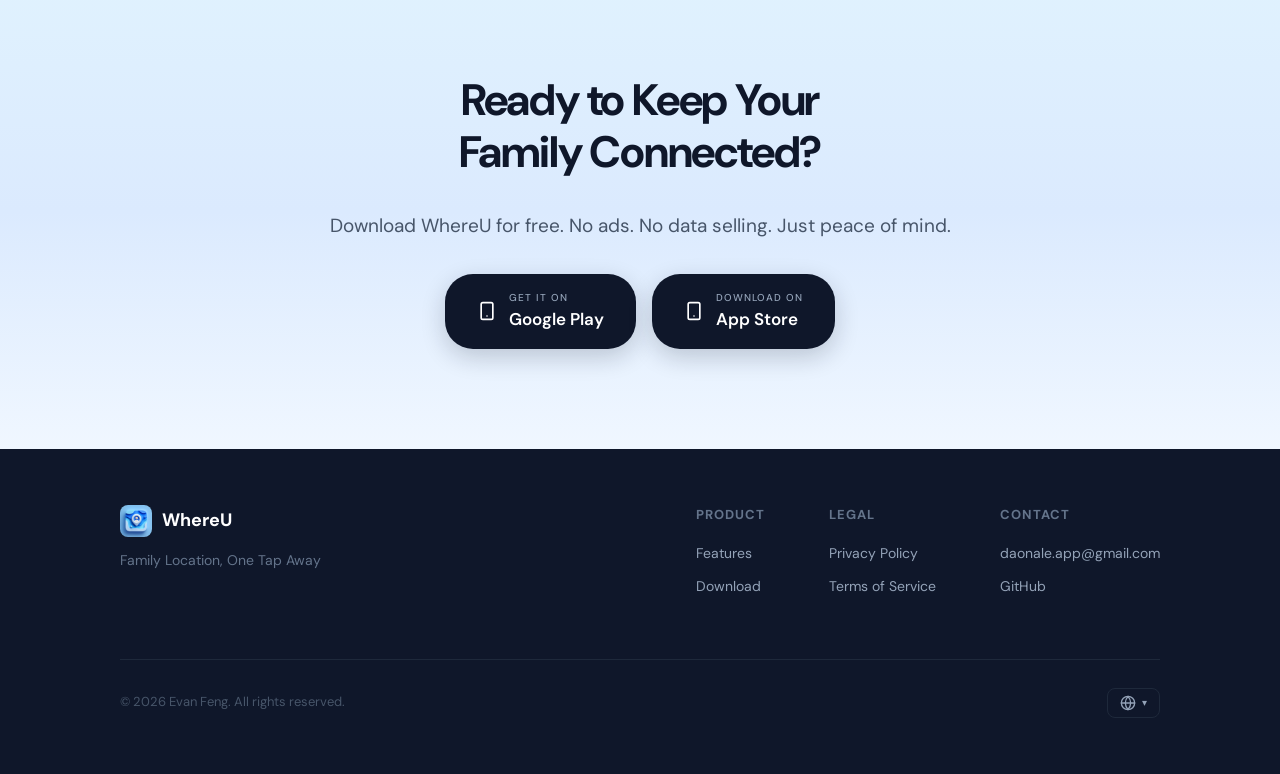
==== commit 993e319a: "feat: rebrand to WhereU" ====
--- a/index.html
+++ b/index.html
@@ -3,7 +3,7 @@
 <head>
     <meta charset="UTF-8">
     <meta name="viewport" content="width=device-width, initial-scale=1.0">
-    <title>NearU — Family Location, One Tap Away</title>
+    <title>WhereU — Family Location, One Tap Away</title>
     <meta name="description" content="Real-time location sharing for families and teams. Battery-friendly. Privacy-first. Works worldwide.">
     <link rel="icon" href="favicon-32.png" type="image/png">
     <link rel="preconnect" href="https://fonts.googleapis.com">
@@ -143,8 +143,8 @@
 <!-- Header -->
 <header class="header">
     <a href="/" class="logo">
-        <div class="logo-icon"><img src="icon.png" alt="NearU"></div>
-        <span class="logo-text">NearU</span>
+        <div class="logo-icon"><img src="icon.png" alt="WhereU"></div>
+        <span class="logo-text">WhereU</span>
     </a>
     <nav class="nav">
         <a href="#features">Features</a>
@@ -223,7 +223,7 @@
         </div>
         <div class="testimonial">
             <div class="testimonial-stars"><svg xmlns="http://www.w3.org/2000/svg" viewBox="0 0 24 24" fill="#F59E0B" stroke="none"><polygon points="12 2 15.09 8.26 22 9.27 17 14.14 18.18 21.02 12 17.77 5.82 21.02 7 14.14 2 9.27 8.91 8.26 12 2"/></svg><svg xmlns="http://www.w3.org/2000/svg" viewBox="0 0 24 24" fill="#F59E0B" stroke="none"><polygon points="12 2 15.09 8.26 22 9.27 17 14.14 18.18 21.02 12 17.77 5.82 21.02 7 14.14 2 9.27 8.91 8.26 12 2"/></svg><svg xmlns="http://www.w3.org/2000/svg" viewBox="0 0 24 24" fill="#F59E0B" stroke="none"><polygon points="12 2 15.09 8.26 22 9.27 17 14.14 18.18 21.02 12 17.77 5.82 21.02 7 14.14 2 9.27 8.91 8.26 12 2"/></svg><svg xmlns="http://www.w3.org/2000/svg" viewBox="0 0 24 24" fill="#F59E0B" stroke="none"><polygon points="12 2 15.09 8.26 22 9.27 17 14.14 18.18 21.02 12 17.77 5.82 21.02 7 14.14 2 9.27 8.91 8.26 12 2"/></svg><svg xmlns="http://www.w3.org/2000/svg" viewBox="0 0 24 24" fill="#F59E0B" stroke="none"><polygon points="12 2 15.09 8.26 22 9.27 17 14.14 18.18 21.02 12 17.77 5.82 21.02 7 14.14 2 9.27 8.91 8.26 12 2"/></svg></div>
-            <p class="testimonial-text">"We used NearU on our family trip to Japan. 12 people, one circle — no one got lost. The temporary circle feature is genius."</p>
+            <p class="testimonial-text">"We used WhereU on our family trip to Japan. 12 people, one circle — no one got lost. The temporary circle feature is genius."</p>
             <div class="testimonial-author"><div class="testimonial-avatar" style="background:linear-gradient(135deg,#22C55E,#16A34A)">M</div><div><div class="testimonial-name">Marco Rivera</div><div class="testimonial-role">Travel group organizer, London</div></div></div>
         </div>
         <div class="testimonial">
@@ -239,7 +239,7 @@
     <div class="privacy-left">
         <div class="section-label">PRIVACY COMMITMENT</div>
         <h2>Your Location,<br>Your Rules</h2>
-        <p>We believe location sharing should empower, not surveil. That's why privacy controls are at the heart of NearU.</p>
+        <p>We believe location sharing should empower, not surveil. That's why privacy controls are at the heart of WhereU.</p>
     </div>
     <div class="privacy-right">
         <div class="promise"><svg xmlns="http://www.w3.org/2000/svg" viewBox="0 0 24 24" fill="none" stroke="#EF4444" stroke-width="2" stroke-linecap="round" stroke-linejoin="round"><line x1="18" y1="6" x2="6" y2="18"/><line x1="6" y1="6" x2="18" y2="18"/></svg><span>We NEVER sell your location data</span></div>
@@ -252,7 +252,7 @@
 <!-- Final CTA -->
 <section class="final-cta" id="download">
     <h2>Ready to Keep Your<br>Family Connected?</h2>
-    <p>Download NearU for free. No ads. No data selling. Just peace of mind.</p>
+    <p>Download WhereU for free. No ads. No data selling. Just peace of mind.</p>
     <div class="store-buttons">
         <a href="#" class="store-btn"><svg xmlns="http://www.w3.org/2000/svg" viewBox="0 0 24 24" fill="none" stroke="currentColor" stroke-width="2" stroke-linecap="round" stroke-linejoin="round"><rect x="5" y="2" width="14" height="20" rx="2" ry="2"/><line x1="12" y1="18" x2="12.01" y2="18"/></svg><div class="store-btn-text"><small>GET IT ON</small><span>Google Play</span></div></a>
         <a href="#" class="store-btn"><svg xmlns="http://www.w3.org/2000/svg" viewBox="0 0 24 24" fill="none" stroke="currentColor" stroke-width="2" stroke-linecap="round" stroke-linejoin="round"><rect x="5" y="2" width="14" height="20" rx="2" ry="2"/><line x1="12" y1="18" x2="12.01" y2="18"/></svg><div class="store-btn-text"><small>DOWNLOAD ON</small><span>App Store</span></div></a>
@@ -263,7 +263,7 @@
 <footer class="footer">
     <div class="footer-top">
         <div class="footer-brand">
-            <div class="footer-logo"><div class="footer-logo-icon"><img src="icon.png" alt="NearU"></div><span>NearU</span></div>
+            <div class="footer-logo"><div class="footer-logo-icon"><img src="icon.png" alt="WhereU"></div><span>WhereU</span></div>
             <div class="footer-tagline">Family Location, One Tap Away</div>
         </div>
         <div class="footer-links">
--- a/style.css
+++ b/style.css
@@ -1,4 +1,4 @@
-/* ── NearU Global Theme — Blue (matches app icon) ── */
+/* ── WhereU Global Theme — Blue (matches app icon) ── */
 :root {
     --blue-50: #EFF6FF;
     --blue-100: #DBEAFE;
